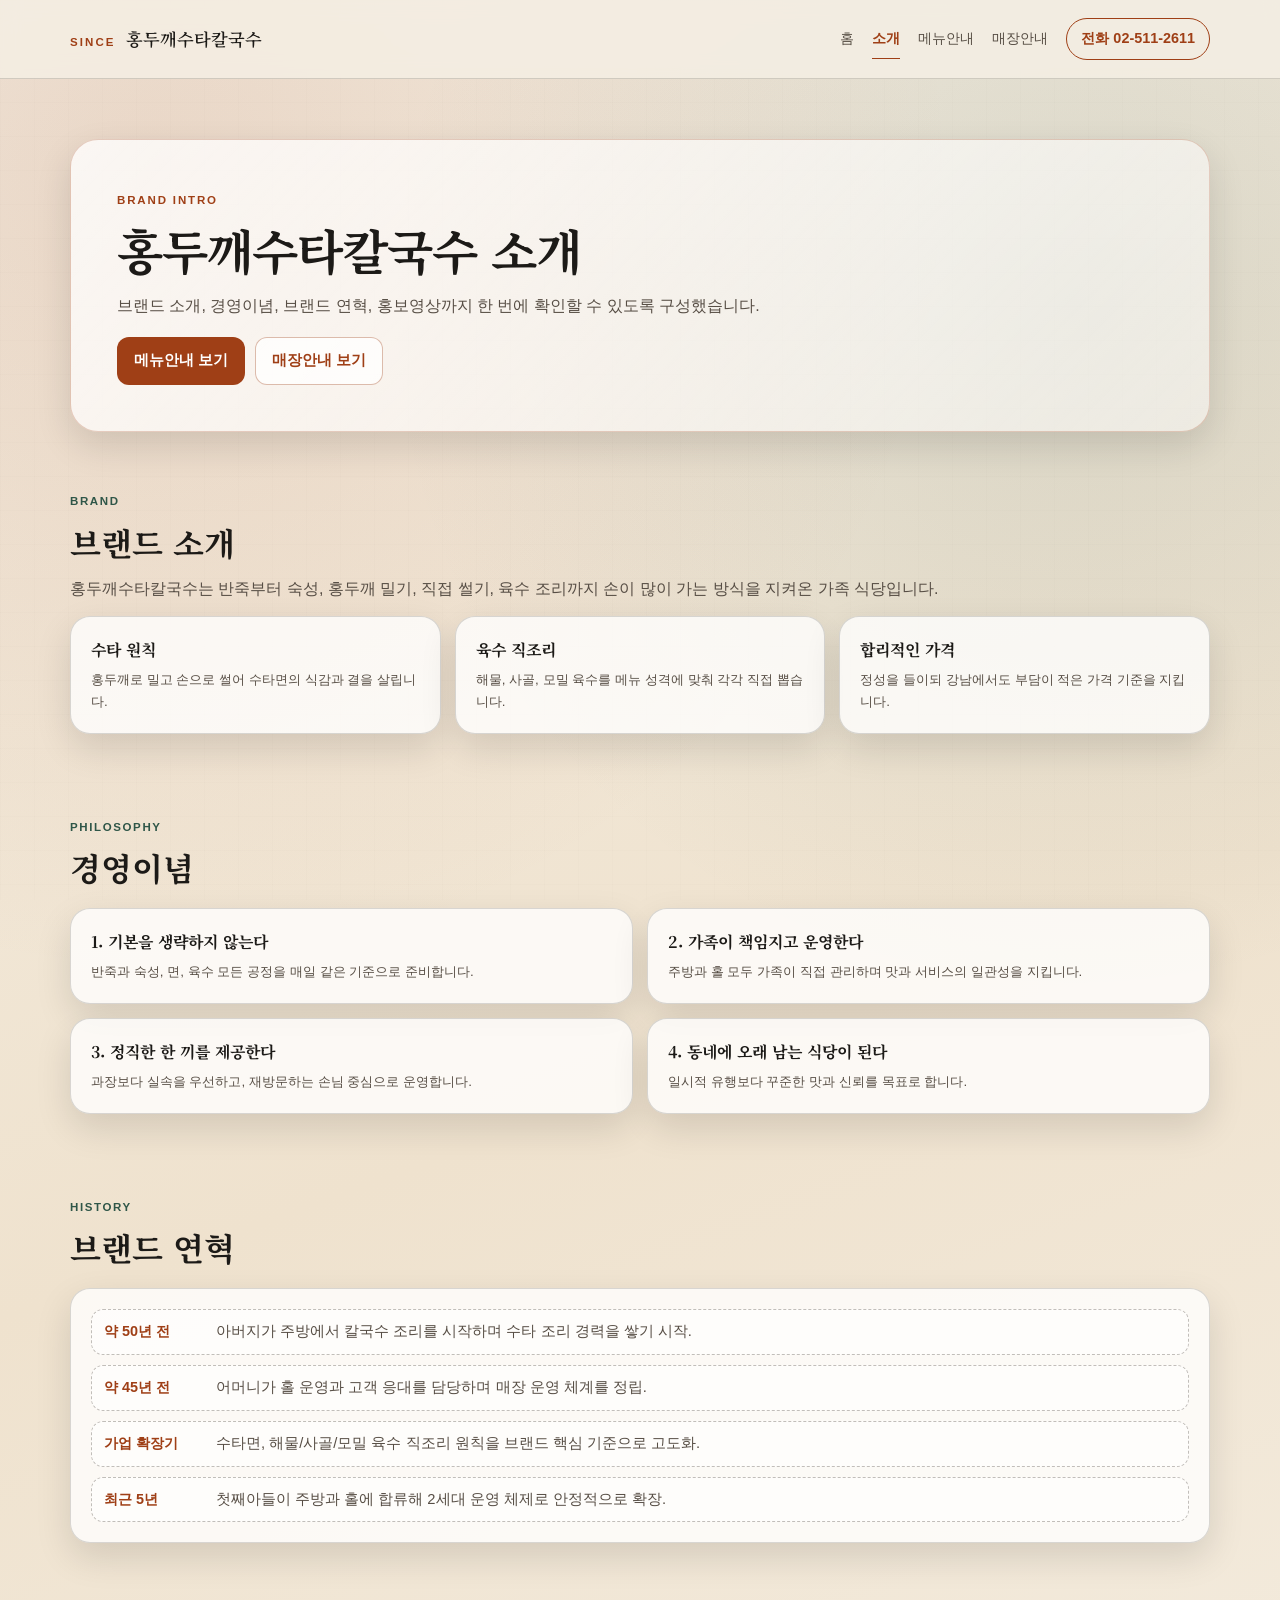
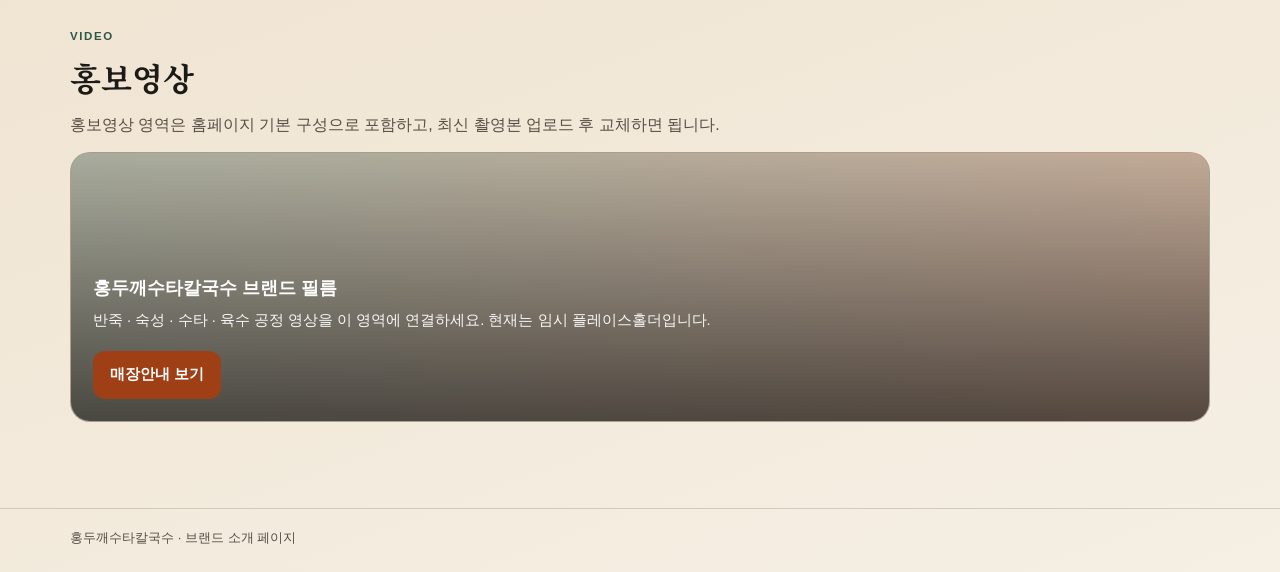
==== hongduggae-homepage/intro.html @ b697ec95 "Set up hongduggae homepage base on main branch" ====
<!DOCTYPE html>
<html lang="ko">
<head>
  <meta charset="UTF-8" />
  <meta name="viewport" content="width=device-width, initial-scale=1.0" />
  <title>홍두깨수타칼국수 소개 | 공식 홈페이지</title>
  <link rel="preconnect" href="https://fonts.googleapis.com" />
  <link rel="preconnect" href="https://fonts.gstatic.com" crossorigin />
  <link href="https://fonts.googleapis.com/css2?family=Noto+Serif+KR:wght@400;600;700&family=SUIT:wght@300;400;500;700&display=swap" rel="stylesheet" />
  <link rel="stylesheet" href="./assets/site.css" />
</head>
<body>
  <header class="header">
    <div class="container header-inner">
      <a class="logo" href="./index.html">
        <span class="logo-mark">SINCE</span>
        <span class="logo-text">홍두깨수타칼국수</span>
      </a>
      <nav class="nav">
        <a class="nav-link" href="./index.html">홈</a>
        <a class="nav-link current" href="./intro.html">소개</a>
        <a class="nav-link" href="./menu.html">메뉴안내</a>
        <a class="nav-link" href="./stores.html">매장안내</a>
        <a class="call-btn" href="tel:02-511-2611">전화 02-511-2611</a>
      </nav>
    </div>
  </header>

  <main>
    <section class="page-hero">
      <div class="container">
        <div class="hero-shell">
          <span class="hero-kicker">Brand Intro</span>
          <h1 class="hero-title">홍두깨수타칼국수 소개</h1>
          <p class="hero-copy">
            브랜드 소개, 경영이념, 브랜드 연혁, 홍보영상까지
            한 번에 확인할 수 있도록 구성했습니다.
          </p>
          <div class="cta-row">
            <a class="btn btn-primary" href="./menu.html">메뉴안내 보기</a>
            <a class="btn btn-ghost" href="./stores.html">매장안내 보기</a>
          </div>
        </div>
      </div>
    </section>

    <section class="section">
      <div class="container">
        <div class="section-head">
          <p class="section-tag">Brand</p>
          <h2 class="section-title">브랜드 소개</h2>
          <p class="section-copy">
            홍두깨수타칼국수는 반죽부터 숙성, 홍두깨 밀기, 직접 썰기, 육수 조리까지
            손이 많이 가는 방식을 지켜온 가족 식당입니다.
          </p>
        </div>
        <div class="grid-3">
          <article class="card card-pad">
            <h3 class="menu-name">수타 원칙</h3>
            <p class="menu-meta">홍두깨로 밀고 손으로 썰어 수타면의 식감과 결을 살립니다.</p>
          </article>
          <article class="card card-pad">
            <h3 class="menu-name">육수 직조리</h3>
            <p class="menu-meta">해물, 사골, 모밀 육수를 메뉴 성격에 맞춰 각각 직접 뽑습니다.</p>
          </article>
          <article class="card card-pad">
            <h3 class="menu-name">합리적인 가격</h3>
            <p class="menu-meta">정성을 들이되 강남에서도 부담이 적은 가격 기준을 지킵니다.</p>
          </article>
        </div>
      </div>
    </section>

    <section class="section">
      <div class="container">
        <div class="section-head">
          <p class="section-tag">Philosophy</p>
          <h2 class="section-title">경영이념</h2>
        </div>
        <div class="grid-2">
          <article class="card card-pad">
            <h3 class="menu-name">1. 기본을 생략하지 않는다</h3>
            <p class="menu-meta">반죽과 숙성, 면, 육수 모든 공정을 매일 같은 기준으로 준비합니다.</p>
          </article>
          <article class="card card-pad">
            <h3 class="menu-name">2. 가족이 책임지고 운영한다</h3>
            <p class="menu-meta">주방과 홀 모두 가족이 직접 관리하며 맛과 서비스의 일관성을 지킵니다.</p>
          </article>
          <article class="card card-pad">
            <h3 class="menu-name">3. 정직한 한 끼를 제공한다</h3>
            <p class="menu-meta">과장보다 실속을 우선하고, 재방문하는 손님 중심으로 운영합니다.</p>
          </article>
          <article class="card card-pad">
            <h3 class="menu-name">4. 동네에 오래 남는 식당이 된다</h3>
            <p class="menu-meta">일시적 유행보다 꾸준한 맛과 신뢰를 목표로 합니다.</p>
          </article>
        </div>
      </div>
    </section>

    <section class="section">
      <div class="container">
        <div class="section-head">
          <p class="section-tag">History</p>
          <h2 class="section-title">브랜드 연혁</h2>
        </div>
        <div class="card card-pad timeline">
          <div class="timeline-item">
            <p class="timeline-year">약 50년 전</p>
            <p class="timeline-desc">아버지가 주방에서 칼국수 조리를 시작하며 수타 조리 경력을 쌓기 시작.</p>
          </div>
          <div class="timeline-item">
            <p class="timeline-year">약 45년 전</p>
            <p class="timeline-desc">어머니가 홀 운영과 고객 응대를 담당하며 매장 운영 체계를 정립.</p>
          </div>
          <div class="timeline-item">
            <p class="timeline-year">가업 확장기</p>
            <p class="timeline-desc">수타면, 해물/사골/모밀 육수 직조리 원칙을 브랜드 핵심 기준으로 고도화.</p>
          </div>
          <div class="timeline-item">
            <p class="timeline-year">최근 5년</p>
            <p class="timeline-desc">첫째아들이 주방과 홀에 합류해 2세대 운영 체제로 안정적으로 확장.</p>
          </div>
        </div>
      </div>
    </section>

    <section class="section">
      <div class="container">
        <div class="section-head">
          <p class="section-tag">Video</p>
          <h2 class="section-title">홍보영상</h2>
          <p class="section-copy">홍보영상 영역은 홈페이지 기본 구성으로 포함하고, 최신 촬영본 업로드 후 교체하면 됩니다.</p>
        </div>
        <div class="video-box">
          <div class="video-layer">
            <strong>홍두깨수타칼국수 브랜드 필름</strong>
            <p>반죽 · 숙성 · 수타 · 육수 공정 영상을 이 영역에 연결하세요. 현재는 임시 플레이스홀더입니다.</p>
            <div class="cta-row">
              <a class="btn btn-primary" href="./stores.html">매장안내 보기</a>
            </div>
          </div>
        </div>
      </div>
    </section>
  </main>

  <footer class="footer">
    <div class="container">
      <p>홍두깨수타칼국수 · 브랜드 소개 페이지</p>
    </div>
  </footer>
</body>
</html>
---- hongduggae-homepage/assets/site.css ----
:root {
  --bg: #f5efe4;
  --bg-2: #efe2ce;
  --card: rgba(255, 255, 255, 0.78);
  --ink: #1c1a17;
  --ink-soft: #574e45;
  --brand: #9f3f16;
  --brand-2: #7b2f10;
  --line: rgba(28, 26, 23, 0.16);
  --green: #2f5648;
  --shadow: 0 14px 36px rgba(0, 0, 0, 0.12);
}

* {
  box-sizing: border-box;
  margin: 0;
  padding: 0;
}

html,
body {
  min-height: 100%;
}

body {
  font-family: "SUIT", "Noto Sans KR", sans-serif;
  color: var(--ink);
  background:
    radial-gradient(circle at 12% 8%, rgba(159, 63, 22, 0.13), transparent 35%),
    radial-gradient(circle at 84% 14%, rgba(47, 86, 72, 0.13), transparent 32%),
    linear-gradient(160deg, var(--bg) 0%, var(--bg-2) 50%, var(--bg) 100%);
  line-height: 1.62;
}

body::before {
  content: "";
  position: fixed;
  inset: 0;
  z-index: -1;
  opacity: 0.2;
  pointer-events: none;
  background-image:
    linear-gradient(rgba(28, 26, 23, 0.05) 1px, transparent 1px),
    linear-gradient(90deg, rgba(28, 26, 23, 0.05) 1px, transparent 1px);
  background-size: 34px 34px;
}

a {
  color: inherit;
  text-decoration: none;
}

.container {
  width: min(1140px, 92vw);
  margin: 0 auto;
}

.header {
  position: sticky;
  top: 0;
  z-index: 100;
  border-bottom: 1px solid var(--line);
  backdrop-filter: blur(10px);
  background: rgba(245, 239, 228, 0.84);
}

.header-inner {
  min-height: 78px;
  display: flex;
  align-items: center;
  justify-content: space-between;
  gap: 20px;
}

.logo {
  display: flex;
  align-items: baseline;
  gap: 10px;
}

.logo-mark {
  font-size: 0.72rem;
  letter-spacing: 0.18em;
  font-weight: 700;
  color: var(--brand);
}

.logo-text {
  font-family: "Noto Serif KR", serif;
  font-size: 1.08rem;
  font-weight: 600;
}

.nav {
  display: flex;
  gap: 18px;
  align-items: center;
  flex-wrap: wrap;
  justify-content: flex-end;
  font-size: 0.9rem;
  color: var(--ink-soft);
}

.nav-link {
  position: relative;
  padding: 8px 0;
}

.nav-link::after {
  content: "";
  position: absolute;
  left: 0;
  right: 0;
  bottom: 0;
  height: 1px;
  background: var(--brand);
  transform: scaleX(0);
  transform-origin: left;
  transition: transform 0.2s ease;
}

.nav-link:hover::after,
.nav-link.current::after {
  transform: scaleX(1);
}

.nav-link.current {
  color: var(--brand);
  font-weight: 700;
}

.call-btn {
  border: 1px solid var(--brand);
  color: var(--brand);
  padding: 8px 14px;
  border-radius: 999px;
  font-weight: 700;
  white-space: nowrap;
  transition: all 0.2s ease;
}

.call-btn:hover {
  background: var(--brand);
  color: #fff;
}

.page-hero {
  padding: 60px 0 32px;
}

.hero-shell {
  border: 1px solid rgba(159, 63, 22, 0.24);
  background: linear-gradient(135deg, rgba(255, 255, 255, 0.78), rgba(255, 255, 255, 0.48));
  border-radius: 28px;
  box-shadow: var(--shadow);
  padding: clamp(24px, 4vw, 46px);
}

.hero-kicker {
  display: inline-block;
  font-size: 0.72rem;
  letter-spacing: 0.16em;
  color: var(--brand);
  font-weight: 700;
  margin-bottom: 10px;
  text-transform: uppercase;
}

.hero-title {
  font-family: "Noto Serif KR", serif;
  font-size: clamp(1.8rem, 4.2vw, 3rem);
  line-height: 1.24;
  letter-spacing: -0.02em;
}

.hero-copy {
  color: var(--ink-soft);
  margin-top: 14px;
  max-width: 760px;
}

.badge-row {
  margin-top: 16px;
  display: grid;
  grid-template-columns: repeat(2, minmax(0, 1fr));
  gap: 10px;
  max-width: 760px;
}

.badge {
  border: 1px solid rgba(159, 63, 22, 0.24);
  background: rgba(255, 255, 255, 0.82);
  border-radius: 14px;
  padding: 10px 12px;
}

.badge strong {
  font-size: 0.74rem;
  display: block;
  color: var(--brand);
  margin-bottom: 4px;
  letter-spacing: 0.08em;
  text-transform: uppercase;
}

.badge span {
  font-size: 0.86rem;
  color: var(--ink-soft);
  font-weight: 600;
}

.cta-row {
  margin-top: 18px;
  display: flex;
  flex-wrap: wrap;
  gap: 10px;
}

.btn {
  border-radius: 12px;
  padding: 11px 16px;
  font-size: 0.92rem;
  font-weight: 700;
  border: 1px solid transparent;
}

.btn-primary {
  background: var(--brand);
  color: #fff;
}

.btn-ghost {
  border-color: rgba(159, 63, 22, 0.35);
  color: var(--brand);
  background: rgba(255, 255, 255, 0.76);
}

.section {
  padding: 28px 0 56px;
}

.section-head {
  margin-bottom: 14px;
}

.section-tag {
  font-size: 0.72rem;
  color: var(--green);
  letter-spacing: 0.14em;
  font-weight: 700;
  text-transform: uppercase;
}

.section-title {
  font-family: "Noto Serif KR", serif;
  font-size: clamp(1.35rem, 2.8vw, 2rem);
  margin-top: 6px;
}

.section-copy {
  margin-top: 8px;
  color: var(--ink-soft);
}

.card {
  border-radius: 20px;
  border: 1px solid var(--line);
  background: var(--card);
  box-shadow: var(--shadow);
}

.grid-2 {
  display: grid;
  grid-template-columns: 1fr 1fr;
  gap: 14px;
}

.grid-3 {
  display: grid;
  grid-template-columns: repeat(3, minmax(0, 1fr));
  gap: 14px;
}

.card-pad {
  padding: 20px;
}

.timeline {
  display: grid;
  gap: 10px;
}

.timeline-item {
  display: grid;
  grid-template-columns: 100px 1fr;
  gap: 12px;
  align-items: start;
  border: 1px dashed rgba(87, 78, 69, 0.36);
  background: rgba(255, 255, 255, 0.56);
  border-radius: 12px;
  padding: 10px 12px;
}

.timeline-year {
  color: var(--brand);
  font-size: 0.9rem;
  font-weight: 700;
}

.timeline-desc {
  color: var(--ink-soft);
  font-size: 0.92rem;
}

.video-box {
  overflow: hidden;
  min-height: 270px;
  position: relative;
  background:
    linear-gradient(140deg, rgba(47, 86, 72, 0.3), rgba(159, 63, 22, 0.3)),
    url("https://ldb-phinf.pstatic.net/20221111_238/1668169446781n7I05_JPEG/20221111_095115.jpg") center/cover no-repeat;
  border-radius: 20px;
  border: 1px solid var(--line);
}

.video-layer {
  position: absolute;
  inset: 0;
  display: flex;
  flex-direction: column;
  justify-content: flex-end;
  padding: 22px;
  background: linear-gradient(180deg, rgba(0, 0, 0, 0.08), rgba(0, 0, 0, 0.62));
  color: #fff;
}

.video-layer strong {
  font-size: 1.12rem;
}

.video-layer p {
  margin-top: 6px;
  font-size: 0.92rem;
  opacity: 0.94;
}

.menu-grid {
  display: grid;
  grid-template-columns: repeat(4, minmax(0, 1fr));
  gap: 14px;
}

.menu-card {
  overflow: hidden;
  border-radius: 18px;
  border: 1px solid var(--line);
  background: rgba(255, 255, 255, 0.82);
  box-shadow: var(--shadow);
}

.menu-thumb {
  width: 100%;
  aspect-ratio: 1 / 0.76;
  object-fit: cover;
}

.menu-body {
  padding: 12px;
}

.menu-name {
  font-family: "Noto Serif KR", serif;
  font-size: 1rem;
}

.menu-meta {
  margin-top: 6px;
  color: var(--ink-soft);
  font-size: 0.84rem;
}

.store-grid {
  display: grid;
  grid-template-columns: 1fr 1fr;
  gap: 14px;
}

.store-card {
  border-radius: 20px;
  border: 1px solid var(--line);
  background: rgba(255, 255, 255, 0.82);
  box-shadow: var(--shadow);
  padding: 18px;
}

.store-name {
  font-family: "Noto Serif KR", serif;
  font-size: 1.3rem;
}

.store-note {
  margin-top: 6px;
  color: var(--ink-soft);
  font-size: 0.9rem;
}

.store-list {
  margin-top: 12px;
  display: grid;
  gap: 8px;
}

.store-list p {
  color: var(--ink-soft);
  font-size: 0.92rem;
}

.source-note {
  margin-top: 12px;
  color: #6d6357;
  font-size: 0.82rem;
}

.footer {
  border-top: 1px solid var(--line);
  margin-top: 30px;
  padding: 18px 0 24px;
  font-size: 0.83rem;
  color: var(--ink-soft);
}

@media (max-width: 1050px) {
  .grid-2,
  .grid-3,
  .store-grid {
    grid-template-columns: 1fr;
  }

  .menu-grid {
    grid-template-columns: repeat(3, minmax(0, 1fr));
  }
}

@media (max-width: 760px) {
  .header-inner {
    flex-direction: column;
    justify-content: center;
    padding: 10px 0;
  }

  .nav {
    justify-content: center;
  }

  .badge-row {
    grid-template-columns: 1fr;
  }

  .menu-grid {
    grid-template-columns: repeat(2, minmax(0, 1fr));
  }
}

@media (max-width: 520px) {
  .menu-grid {
    grid-template-columns: 1fr;
  }

  .btn {
    width: 100%;
    text-align: center;
  }
}
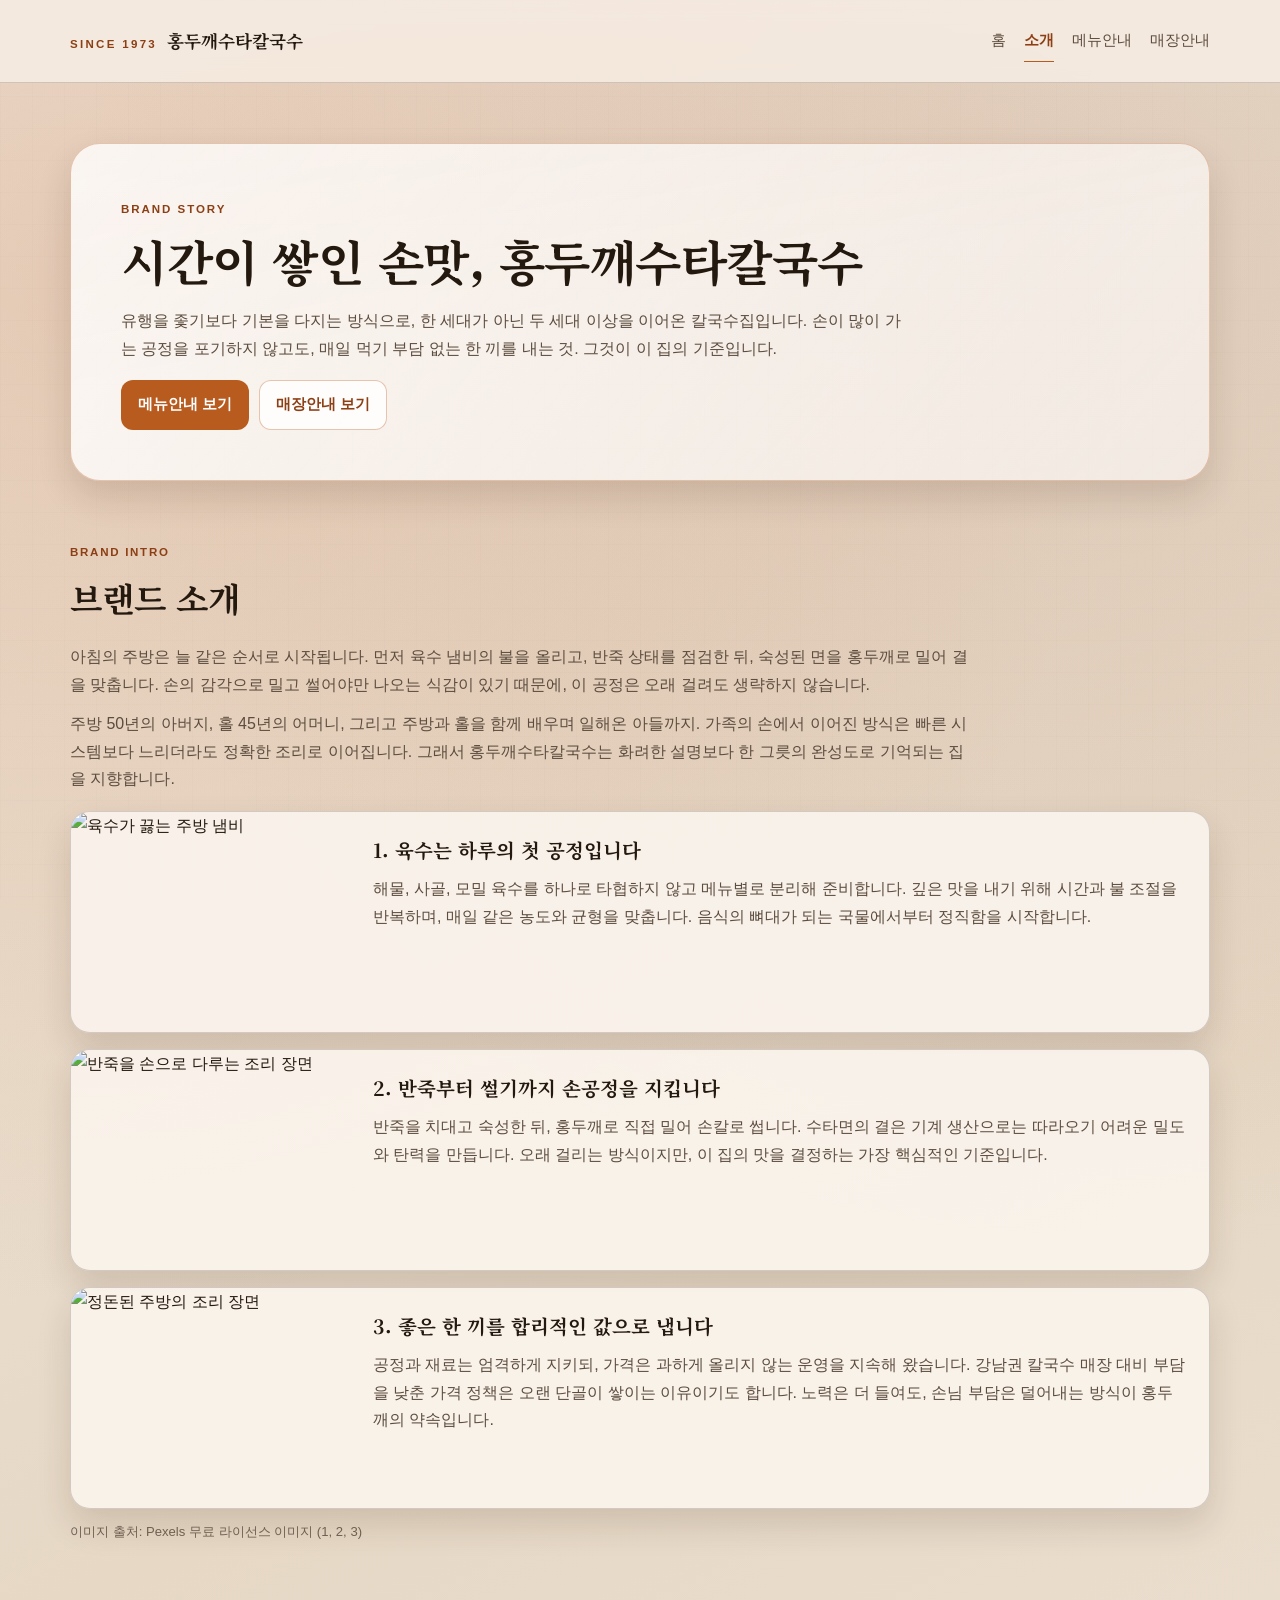
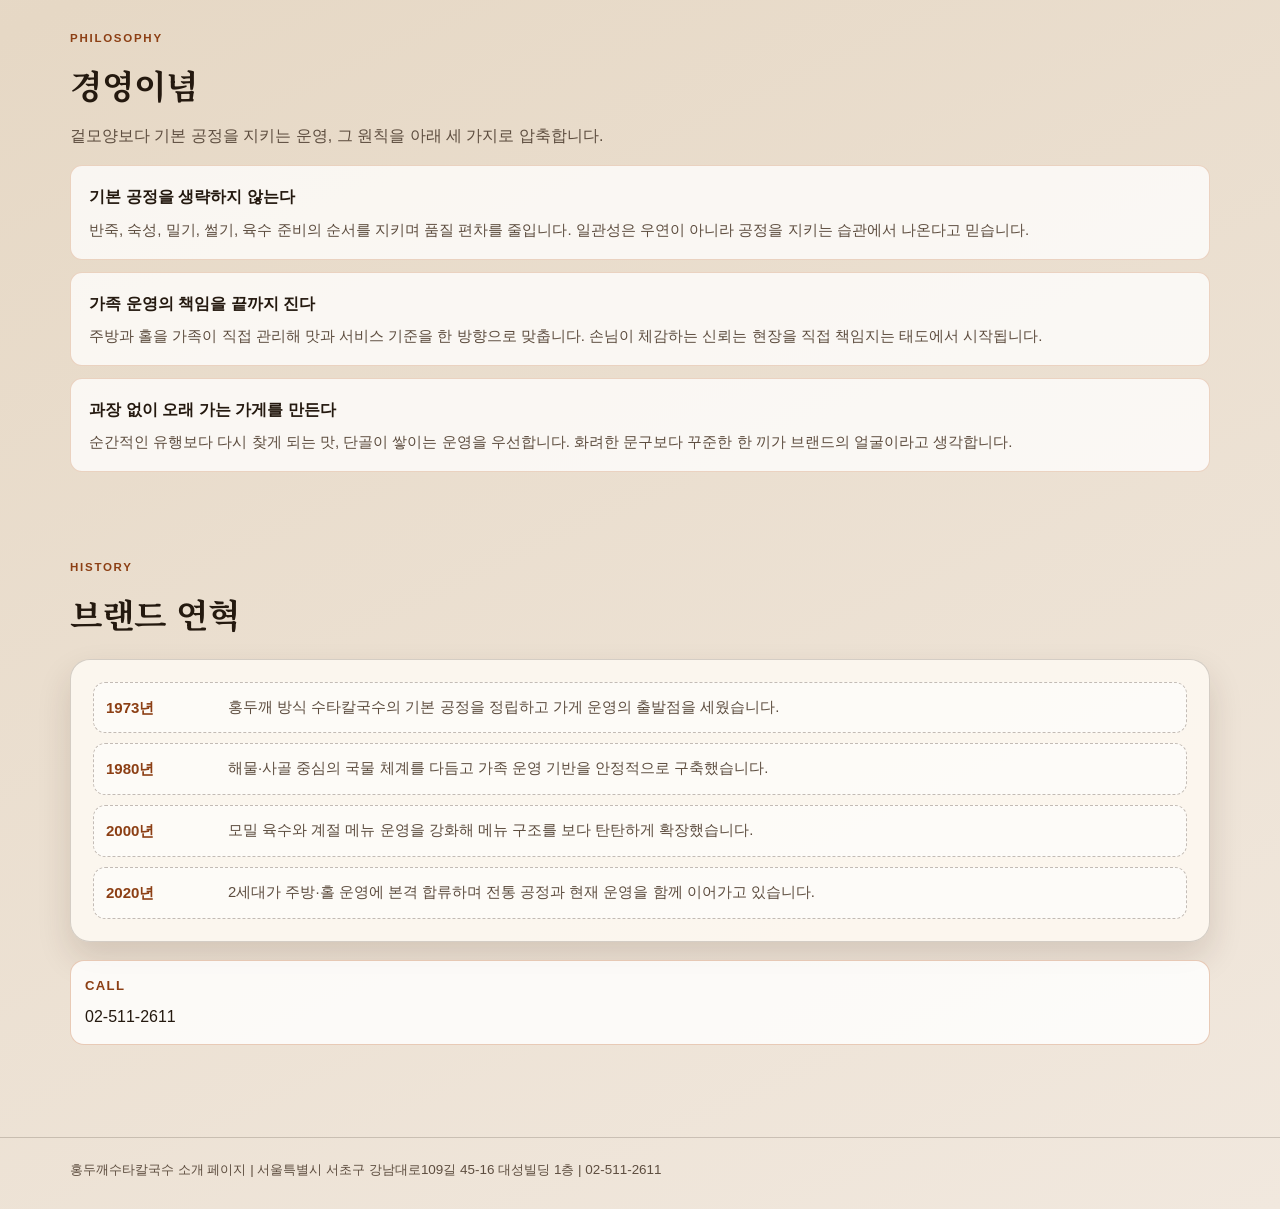
==== commit f720a1d9: "Refine brand tone and rebuild intro storytelling layout" ====
--- a/hongduggae-homepage/intro.html
+++ b/hongduggae-homepage/intro.html
@@ -3,7 +3,7 @@
 <head>
   <meta charset="UTF-8" />
   <meta name="viewport" content="width=device-width, initial-scale=1.0" />
-  <title>홍두깨수타칼국수 소개 | 공식 홈페이지</title>
+  <title>소개 | 홍두깨수타칼국수</title>
   <link rel="preconnect" href="https://fonts.googleapis.com" />
   <link rel="preconnect" href="https://fonts.gstatic.com" crossorigin />
   <link href="https://fonts.googleapis.com/css2?family=Noto+Serif+KR:wght@400;600;700&family=SUIT:wght@300;400;500;700&display=swap" rel="stylesheet" />
@@ -13,7 +13,7 @@
   <header class="header">
     <div class="container header-inner">
       <a class="logo" href="./index.html">
-        <span class="logo-mark">SINCE</span>
+        <span class="logo-mark">SINCE 1973</span>
         <span class="logo-text">홍두깨수타칼국수</span>
       </a>
       <nav class="nav">
@@ -21,7 +21,6 @@
         <a class="nav-link current" href="./intro.html">소개</a>
         <a class="nav-link" href="./menu.html">메뉴안내</a>
         <a class="nav-link" href="./stores.html">매장안내</a>
-        <a class="call-btn" href="tel:02-511-2611">전화 02-511-2611</a>
       </nav>
     </div>
   </header>
@@ -30,11 +29,11 @@
     <section class="page-hero">
       <div class="container">
         <div class="hero-shell">
-          <span class="hero-kicker">Brand Intro</span>
-          <h1 class="hero-title">홍두깨수타칼국수 소개</h1>
+          <span class="hero-kicker">Brand Story</span>
+          <h1 class="hero-title">시간이 쌓인 손맛, 홍두깨수타칼국수</h1>
           <p class="hero-copy">
-            브랜드 소개, 경영이념, 브랜드 연혁, 홍보영상까지
-            한 번에 확인할 수 있도록 구성했습니다.
+            유행을 좇기보다 기본을 다지는 방식으로, 한 세대가 아닌 두 세대 이상을 이어온 칼국수집입니다.
+            손이 많이 가는 공정을 포기하지 않고도, 매일 먹기 부담 없는 한 끼를 내는 것. 그것이 이 집의 기준입니다.
           </p>
           <div class="cta-row">
             <a class="btn btn-primary" href="./menu.html">메뉴안내 보기</a>
@@ -47,27 +46,66 @@
     <section class="section">
       <div class="container">
         <div class="section-head">
-          <p class="section-tag">Brand</p>
+          <p class="section-tag">Brand Intro</p>
           <h2 class="section-title">브랜드 소개</h2>
-          <p class="section-copy">
-            홍두깨수타칼국수는 반죽부터 숙성, 홍두깨 밀기, 직접 썰기, 육수 조리까지
-            손이 많이 가는 방식을 지켜온 가족 식당입니다.
+        </div>
+        <div class="story-intro">
+          <p>
+            아침의 주방은 늘 같은 순서로 시작됩니다. 먼저 육수 냄비의 불을 올리고, 반죽 상태를 점검한 뒤,
+            숙성된 면을 홍두깨로 밀어 결을 맞춥니다. 손의 감각으로 밀고 썰어야만 나오는 식감이 있기 때문에,
+            이 공정은 오래 걸려도 생략하지 않습니다.
+          </p>
+          <p>
+            주방 50년의 아버지, 홀 45년의 어머니, 그리고 주방과 홀을 함께 배우며 일해온 아들까지.
+            가족의 손에서 이어진 방식은 빠른 시스템보다 느리더라도 정확한 조리로 이어집니다.
+            그래서 홍두깨수타칼국수는 화려한 설명보다 한 그릇의 완성도로 기억되는 집을 지향합니다.
           </p>
         </div>
-        <div class="grid-3">
-          <article class="card card-pad">
-            <h3 class="menu-name">수타 원칙</h3>
-            <p class="menu-meta">홍두깨로 밀고 손으로 썰어 수타면의 식감과 결을 살립니다.</p>
+
+        <div class="story-stack">
+          <article class="story-item">
+            <img class="story-media" src="https://images.pexels.com/photos/15622966/pexels-photo-15622966.jpeg?auto=compress&cs=tinysrgb&w=1600" alt="육수가 끓는 주방 냄비" />
+            <div class="story-body">
+              <h3>1. 육수는 하루의 첫 공정입니다</h3>
+              <p>
+                해물, 사골, 모밀 육수를 하나로 타협하지 않고 메뉴별로 분리해 준비합니다.
+                깊은 맛을 내기 위해 시간과 불 조절을 반복하며, 매일 같은 농도와 균형을 맞춥니다.
+                음식의 뼈대가 되는 국물에서부터 정직함을 시작합니다.
+              </p>
+            </div>
           </article>
-          <article class="card card-pad">
-            <h3 class="menu-name">육수 직조리</h3>
-            <p class="menu-meta">해물, 사골, 모밀 육수를 메뉴 성격에 맞춰 각각 직접 뽑습니다.</p>
+
+          <article class="story-item">
+            <img class="story-media" src="https://images.pexels.com/photos/10048679/pexels-photo-10048679.jpeg?auto=compress&cs=tinysrgb&w=1600" alt="반죽을 손으로 다루는 조리 장면" />
+            <div class="story-body">
+              <h3>2. 반죽부터 썰기까지 손공정을 지킵니다</h3>
+              <p>
+                반죽을 치대고 숙성한 뒤, 홍두깨로 직접 밀어 손칼로 썹니다.
+                수타면의 결은 기계 생산으로는 따라오기 어려운 밀도와 탄력을 만듭니다.
+                오래 걸리는 방식이지만, 이 집의 맛을 결정하는 가장 핵심적인 기준입니다.
+              </p>
+            </div>
           </article>
-          <article class="card card-pad">
-            <h3 class="menu-name">합리적인 가격</h3>
-            <p class="menu-meta">정성을 들이되 강남에서도 부담이 적은 가격 기준을 지킵니다.</p>
+
+          <article class="story-item">
+            <img class="story-media" src="https://images.pexels.com/photos/6716750/pexels-photo-6716750.jpeg?auto=compress&cs=tinysrgb&w=1600" alt="정돈된 주방의 조리 장면" />
+            <div class="story-body">
+              <h3>3. 좋은 한 끼를 합리적인 값으로 냅니다</h3>
+              <p>
+                공정과 재료는 엄격하게 지키되, 가격은 과하게 올리지 않는 운영을 지속해 왔습니다.
+                강남권 칼국수 매장 대비 부담을 낮춘 가격 정책은 오랜 단골이 쌓이는 이유이기도 합니다.
+                노력은 더 들여도, 손님 부담은 덜어내는 방식이 홍두깨의 약속입니다.
+              </p>
+            </div>
           </article>
         </div>
+
+        <p class="source-note">
+          이미지 출처: Pexels 무료 라이선스 이미지
+          (<a href="https://www.pexels.com/photo/delicious-soup-in-metal-pot-on-table-in-restaurant-15622966/" target="_blank" rel="noreferrer">1</a>,
+          <a href="https://www.pexels.com/photo/close-up-shot-of-dough-10048679/" target="_blank" rel="noreferrer">2</a>,
+          <a href="https://www.pexels.com/photo/person-cooking-food-6716750/" target="_blank" rel="noreferrer">3</a>)
+        </p>
       </div>
     </section>
 
@@ -76,23 +114,29 @@
         <div class="section-head">
           <p class="section-tag">Philosophy</p>
           <h2 class="section-title">경영이념</h2>
+          <p class="section-copy">겉모양보다 기본 공정을 지키는 운영, 그 원칙을 아래 세 가지로 압축합니다.</p>
         </div>
-        <div class="grid-2">
-          <article class="card card-pad">
-            <h3 class="menu-name">1. 기본을 생략하지 않는다</h3>
-            <p class="menu-meta">반죽과 숙성, 면, 육수 모든 공정을 매일 같은 기준으로 준비합니다.</p>
+        <div class="philosophy-stack">
+          <article class="philosophy-item">
+            <h3>기본 공정을 생략하지 않는다</h3>
+            <p>
+              반죽, 숙성, 밀기, 썰기, 육수 준비의 순서를 지키며 품질 편차를 줄입니다.
+              일관성은 우연이 아니라 공정을 지키는 습관에서 나온다고 믿습니다.
+            </p>
           </article>
-          <article class="card card-pad">
-            <h3 class="menu-name">2. 가족이 책임지고 운영한다</h3>
-            <p class="menu-meta">주방과 홀 모두 가족이 직접 관리하며 맛과 서비스의 일관성을 지킵니다.</p>
+          <article class="philosophy-item">
+            <h3>가족 운영의 책임을 끝까지 진다</h3>
+            <p>
+              주방과 홀을 가족이 직접 관리해 맛과 서비스 기준을 한 방향으로 맞춥니다.
+              손님이 체감하는 신뢰는 현장을 직접 책임지는 태도에서 시작됩니다.
+            </p>
           </article>
-          <article class="card card-pad">
-            <h3 class="menu-name">3. 정직한 한 끼를 제공한다</h3>
-            <p class="menu-meta">과장보다 실속을 우선하고, 재방문하는 손님 중심으로 운영합니다.</p>
-          </article>
-          <article class="card card-pad">
-            <h3 class="menu-name">4. 동네에 오래 남는 식당이 된다</h3>
-            <p class="menu-meta">일시적 유행보다 꾸준한 맛과 신뢰를 목표로 합니다.</p>
+          <article class="philosophy-item">
+            <h3>과장 없이 오래 가는 가게를 만든다</h3>
+            <p>
+              순간적인 유행보다 다시 찾게 되는 맛, 단골이 쌓이는 운영을 우선합니다.
+              화려한 문구보다 꾸준한 한 끼가 브랜드의 얼굴이라고 생각합니다.
+            </p>
           </article>
         </div>
       </div>
@@ -106,40 +150,26 @@
         </div>
         <div class="card card-pad timeline">
           <div class="timeline-item">
-            <p class="timeline-year">약 50년 전</p>
-            <p class="timeline-desc">아버지가 주방에서 칼국수 조리를 시작하며 수타 조리 경력을 쌓기 시작.</p>
+            <p class="timeline-year">1973년</p>
+            <p class="timeline-desc">홍두깨 방식 수타칼국수의 기본 공정을 정립하고 가게 운영의 출발점을 세웠습니다.</p>
           </div>
           <div class="timeline-item">
-            <p class="timeline-year">약 45년 전</p>
-            <p class="timeline-desc">어머니가 홀 운영과 고객 응대를 담당하며 매장 운영 체계를 정립.</p>
+            <p class="timeline-year">1980년</p>
+            <p class="timeline-desc">해물·사골 중심의 국물 체계를 다듬고 가족 운영 기반을 안정적으로 구축했습니다.</p>
           </div>
           <div class="timeline-item">
-            <p class="timeline-year">가업 확장기</p>
-            <p class="timeline-desc">수타면, 해물/사골/모밀 육수 직조리 원칙을 브랜드 핵심 기준으로 고도화.</p>
+            <p class="timeline-year">2000년</p>
+            <p class="timeline-desc">모밀 육수와 계절 메뉴 운영을 강화해 메뉴 구조를 보다 탄탄하게 확장했습니다.</p>
           </div>
           <div class="timeline-item">
-            <p class="timeline-year">최근 5년</p>
-            <p class="timeline-desc">첫째아들이 주방과 홀에 합류해 2세대 운영 체제로 안정적으로 확장.</p>
+            <p class="timeline-year">2020년</p>
+            <p class="timeline-desc">2세대가 주방·홀 운영에 본격 합류하며 전통 공정과 현재 운영을 함께 이어가고 있습니다.</p>
           </div>
         </div>
-      </div>
-    </section>
 
-    <section class="section">
-      <div class="container">
-        <div class="section-head">
-          <p class="section-tag">Video</p>
-          <h2 class="section-title">홍보영상</h2>
-          <p class="section-copy">홍보영상 영역은 홈페이지 기본 구성으로 포함하고, 최신 촬영본 업로드 후 교체하면 됩니다.</p>
-        </div>
-        <div class="video-box">
-          <div class="video-layer">
-            <strong>홍두깨수타칼국수 브랜드 필름</strong>
-            <p>반죽 · 숙성 · 수타 · 육수 공정 영상을 이 영역에 연결하세요. 현재는 임시 플레이스홀더입니다.</p>
-            <div class="cta-row">
-              <a class="btn btn-primary" href="./stores.html">매장안내 보기</a>
-            </div>
-          </div>
+        <div class="contact-panel">
+          <strong>Call</strong>
+          <p>02-511-2611</p>
         </div>
       </div>
     </section>
@@ -147,7 +177,7 @@
 
   <footer class="footer">
     <div class="container">
-      <p>홍두깨수타칼국수 · 브랜드 소개 페이지</p>
+      <p>홍두깨수타칼국수 소개 페이지 | 서울특별시 서초구 강남대로109길 45-16 대성빌딩 1층 | 02-511-2611</p>
     </div>
   </footer>
 </body>
--- a/hongduggae-homepage/assets/site.css
+++ b/hongduggae-homepage/assets/site.css
@@ -1,14 +1,14 @@
 :root {
-  --bg: #f5efe4;
-  --bg-2: #efe2ce;
-  --card: rgba(255, 255, 255, 0.78);
-  --ink: #1c1a17;
-  --ink-soft: #574e45;
-  --brand: #9f3f16;
-  --brand-2: #7b2f10;
-  --line: rgba(28, 26, 23, 0.16);
-  --green: #2f5648;
-  --shadow: 0 14px 36px rgba(0, 0, 0, 0.12);
+  --bg: #f1e8de;
+  --bg-2: #e6d8c5;
+  --paper: rgba(250, 244, 236, 0.93);
+  --card: rgba(252, 247, 240, 0.95);
+  --ink: #24190f;
+  --ink-soft: #5d4d3f;
+  --brand: #b85b1f;
+  --brand-deep: #8c3f14;
+  --line: rgba(36, 25, 15, 0.18);
+  --shadow: 0 16px 34px rgba(55, 30, 14, 0.14);
 }
 
 * {
@@ -25,11 +25,11 @@
 body {
   font-family: "SUIT", "Noto Sans KR", sans-serif;
   color: var(--ink);
+  line-height: 1.72;
   background:
-    radial-gradient(circle at 12% 8%, rgba(159, 63, 22, 0.13), transparent 35%),
-    radial-gradient(circle at 84% 14%, rgba(47, 86, 72, 0.13), transparent 32%),
-    linear-gradient(160deg, var(--bg) 0%, var(--bg-2) 50%, var(--bg) 100%);
-  line-height: 1.62;
+    radial-gradient(circle at 8% 10%, rgba(184, 91, 31, 0.2), transparent 37%),
+    radial-gradient(circle at 83% 9%, rgba(140, 63, 20, 0.14), transparent 36%),
+    linear-gradient(155deg, var(--bg) 0%, var(--bg-2) 48%, var(--bg) 100%);
 }
 
 body::before {
@@ -37,12 +37,12 @@
   position: fixed;
   inset: 0;
   z-index: -1;
-  opacity: 0.2;
+  opacity: 0.14;
   pointer-events: none;
   background-image:
-    linear-gradient(rgba(28, 26, 23, 0.05) 1px, transparent 1px),
-    linear-gradient(90deg, rgba(28, 26, 23, 0.05) 1px, transparent 1px);
-  background-size: 34px 34px;
+    linear-gradient(rgba(36, 25, 15, 0.08) 1px, transparent 1px),
+    linear-gradient(90deg, rgba(36, 25, 15, 0.08) 1px, transparent 1px);
+  background-size: 32px 32px;
 }
 
 a {
@@ -61,15 +61,15 @@
   z-index: 100;
   border-bottom: 1px solid var(--line);
   backdrop-filter: blur(10px);
-  background: rgba(245, 239, 228, 0.84);
+  background: rgba(245, 236, 225, 0.9);
 }
 
 .header-inner {
-  min-height: 78px;
+  min-height: 82px;
   display: flex;
   align-items: center;
   justify-content: space-between;
-  gap: 20px;
+  gap: 24px;
 }
 
 .logo {
@@ -80,24 +80,24 @@
 
 .logo-mark {
   font-size: 0.72rem;
-  letter-spacing: 0.18em;
-  font-weight: 700;
-  color: var(--brand);
+  letter-spacing: 0.2em;
+  font-weight: 700;
+  color: var(--brand-deep);
 }
 
 .logo-text {
   font-family: "Noto Serif KR", serif;
-  font-size: 1.08rem;
-  font-weight: 600;
+  font-size: 1.1rem;
+  font-weight: 700;
 }
 
 .nav {
   display: flex;
+  align-items: center;
   gap: 18px;
-  align-items: center;
   flex-wrap: wrap;
   justify-content: flex-end;
-  font-size: 0.9rem;
+  font-size: 0.92rem;
   color: var(--ink-soft);
 }
 
@@ -125,18 +125,19 @@
 }
 
 .nav-link.current {
-  color: var(--brand);
+  color: var(--brand-deep);
   font-weight: 700;
 }
 
 .call-btn {
   border: 1px solid var(--brand);
-  color: var(--brand);
+  color: var(--brand-deep);
   padding: 8px 14px;
   border-radius: 999px;
   font-weight: 700;
   white-space: nowrap;
   transition: all 0.2s ease;
+  background: rgba(255, 255, 255, 0.64);
 }
 
 .call-btn:hover {
@@ -145,22 +146,24 @@
 }
 
 .page-hero {
-  padding: 60px 0 32px;
+  padding: 60px 0 34px;
 }
 
 .hero-shell {
-  border: 1px solid rgba(159, 63, 22, 0.24);
-  background: linear-gradient(135deg, rgba(255, 255, 255, 0.78), rgba(255, 255, 255, 0.48));
-  border-radius: 28px;
+  border: 1px solid rgba(184, 91, 31, 0.32);
+  border-radius: 30px;
   box-shadow: var(--shadow);
-  padding: clamp(24px, 4vw, 46px);
+  background:
+    linear-gradient(130deg, rgba(255, 255, 255, 0.84), rgba(255, 255, 255, 0.58)),
+    linear-gradient(170deg, rgba(184, 91, 31, 0.12), transparent 48%);
+  padding: clamp(26px, 4vw, 50px);
 }
 
 .hero-kicker {
   display: inline-block;
   font-size: 0.72rem;
-  letter-spacing: 0.16em;
-  color: var(--brand);
+  letter-spacing: 0.17em;
+  color: var(--brand-deep);
   font-weight: 700;
   margin-bottom: 10px;
   text-transform: uppercase;
@@ -168,44 +171,44 @@
 
 .hero-title {
   font-family: "Noto Serif KR", serif;
-  font-size: clamp(1.8rem, 4.2vw, 3rem);
-  line-height: 1.24;
-  letter-spacing: -0.02em;
+  font-size: clamp(1.8rem, 4.3vw, 3rem);
+  line-height: 1.3;
+  letter-spacing: -0.01em;
 }
 
 .hero-copy {
   color: var(--ink-soft);
-  margin-top: 14px;
-  max-width: 760px;
+  margin-top: 15px;
+  max-width: 780px;
 }
 
 .badge-row {
   margin-top: 16px;
   display: grid;
   grid-template-columns: repeat(2, minmax(0, 1fr));
-  gap: 10px;
-  max-width: 760px;
+  gap: 12px;
+  max-width: 860px;
 }
 
 .badge {
-  border: 1px solid rgba(159, 63, 22, 0.24);
-  background: rgba(255, 255, 255, 0.82);
+  border: 1px solid rgba(184, 91, 31, 0.24);
+  background: rgba(255, 255, 255, 0.84);
   border-radius: 14px;
-  padding: 10px 12px;
+  padding: 12px;
 }
 
 .badge strong {
+  display: block;
   font-size: 0.74rem;
-  display: block;
-  color: var(--brand);
+  color: var(--brand-deep);
+  letter-spacing: 0.1em;
+  text-transform: uppercase;
   margin-bottom: 4px;
-  letter-spacing: 0.08em;
-  text-transform: uppercase;
 }
 
 .badge span {
-  font-size: 0.86rem;
-  color: var(--ink-soft);
+  color: var(--ink-soft);
+  font-size: 0.88rem;
   font-weight: 600;
 }
 
@@ -229,32 +232,40 @@
   color: #fff;
 }
 
+.btn-primary:hover {
+  background: var(--brand-deep);
+}
+
 .btn-ghost {
-  border-color: rgba(159, 63, 22, 0.35);
-  color: var(--brand);
-  background: rgba(255, 255, 255, 0.76);
+  border-color: rgba(184, 91, 31, 0.35);
+  color: var(--brand-deep);
+  background: rgba(255, 255, 255, 0.82);
+}
+
+.btn-ghost:hover {
+  border-color: var(--brand-deep);
 }
 
 .section {
-  padding: 28px 0 56px;
+  padding: 28px 0 58px;
 }
 
 .section-head {
-  margin-bottom: 14px;
+  margin-bottom: 16px;
 }
 
 .section-tag {
   font-size: 0.72rem;
-  color: var(--green);
-  letter-spacing: 0.14em;
+  color: var(--brand-deep);
+  letter-spacing: 0.15em;
   font-weight: 700;
   text-transform: uppercase;
 }
 
 .section-title {
   font-family: "Noto Serif KR", serif;
-  font-size: clamp(1.35rem, 2.8vw, 2rem);
-  margin-top: 6px;
+  font-size: clamp(1.4rem, 2.8vw, 2.1rem);
+  margin-top: 7px;
 }
 
 .section-copy {
@@ -269,6 +280,10 @@
   box-shadow: var(--shadow);
 }
 
+.card-pad {
+  padding: 22px;
+}
+
 .grid-2 {
   display: grid;
   grid-template-columns: 1fr 1fr;
@@ -281,8 +296,73 @@
   gap: 14px;
 }
 
-.card-pad {
-  padding: 20px;
+.story-intro {
+  margin-bottom: 18px;
+  max-width: 900px;
+}
+
+.story-intro p {
+  color: var(--ink-soft);
+  margin-bottom: 12px;
+}
+
+.story-stack {
+  display: grid;
+  gap: 16px;
+}
+
+.story-item {
+  border-radius: 20px;
+  border: 1px solid var(--line);
+  background: var(--paper);
+  box-shadow: var(--shadow);
+  overflow: hidden;
+  display: grid;
+  grid-template-columns: 280px 1fr;
+}
+
+.story-media {
+  width: 100%;
+  height: 100%;
+  min-height: 220px;
+  object-fit: cover;
+}
+
+.story-body {
+  padding: 22px;
+}
+
+.story-body h3 {
+  font-family: "Noto Serif KR", serif;
+  font-size: 1.22rem;
+  margin-bottom: 8px;
+}
+
+.story-body p {
+  color: var(--ink-soft);
+}
+
+.philosophy-stack {
+  display: grid;
+  gap: 12px;
+}
+
+.philosophy-item {
+  border-left: 4px solid var(--brand);
+  background: rgba(255, 255, 255, 0.76);
+  border-radius: 12px;
+  padding: 16px 16px 16px 18px;
+  border: 1px solid rgba(184, 91, 31, 0.24);
+}
+
+.philosophy-item h3 {
+  font-size: 1.03rem;
+  margin-bottom: 6px;
+}
+
+.philosophy-item p {
+  color: var(--ink-soft);
+  font-size: 0.94rem;
 }
 
 .timeline {
@@ -292,56 +372,24 @@
 
 .timeline-item {
   display: grid;
-  grid-template-columns: 100px 1fr;
+  grid-template-columns: 110px 1fr;
   gap: 12px;
   align-items: start;
-  border: 1px dashed rgba(87, 78, 69, 0.36);
-  background: rgba(255, 255, 255, 0.56);
+  border: 1px dashed rgba(93, 77, 63, 0.36);
+  background: rgba(255, 255, 255, 0.58);
   border-radius: 12px;
-  padding: 10px 12px;
+  padding: 12px;
 }
 
 .timeline-year {
-  color: var(--brand);
-  font-size: 0.9rem;
+  color: var(--brand-deep);
+  font-size: 0.94rem;
   font-weight: 700;
 }
 
 .timeline-desc {
   color: var(--ink-soft);
-  font-size: 0.92rem;
-}
-
-.video-box {
-  overflow: hidden;
-  min-height: 270px;
-  position: relative;
-  background:
-    linear-gradient(140deg, rgba(47, 86, 72, 0.3), rgba(159, 63, 22, 0.3)),
-    url("https://ldb-phinf.pstatic.net/20221111_238/1668169446781n7I05_JPEG/20221111_095115.jpg") center/cover no-repeat;
-  border-radius: 20px;
-  border: 1px solid var(--line);
-}
-
-.video-layer {
-  position: absolute;
-  inset: 0;
-  display: flex;
-  flex-direction: column;
-  justify-content: flex-end;
-  padding: 22px;
-  background: linear-gradient(180deg, rgba(0, 0, 0, 0.08), rgba(0, 0, 0, 0.62));
-  color: #fff;
-}
-
-.video-layer strong {
-  font-size: 1.12rem;
-}
-
-.video-layer p {
-  margin-top: 6px;
-  font-size: 0.92rem;
-  opacity: 0.94;
+  font-size: 0.93rem;
 }
 
 .menu-grid {
@@ -354,7 +402,7 @@
   overflow: hidden;
   border-radius: 18px;
   border: 1px solid var(--line);
-  background: rgba(255, 255, 255, 0.82);
+  background: rgba(255, 255, 255, 0.84);
   box-shadow: var(--shadow);
 }
 
@@ -370,13 +418,13 @@
 
 .menu-name {
   font-family: "Noto Serif KR", serif;
-  font-size: 1rem;
+  font-size: 1.01rem;
 }
 
 .menu-meta {
   margin-top: 6px;
   color: var(--ink-soft);
-  font-size: 0.84rem;
+  font-size: 0.86rem;
 }
 
 .store-grid {
@@ -388,14 +436,14 @@
 .store-card {
   border-radius: 20px;
   border: 1px solid var(--line);
-  background: rgba(255, 255, 255, 0.82);
+  background: rgba(255, 255, 255, 0.84);
   box-shadow: var(--shadow);
   padding: 18px;
 }
 
 .store-name {
   font-family: "Noto Serif KR", serif;
-  font-size: 1.3rem;
+  font-size: 1.28rem;
 }
 
 .store-note {
@@ -415,21 +463,38 @@
   font-size: 0.92rem;
 }
 
+.contact-panel {
+  margin-top: 18px;
+  border: 1px solid rgba(184, 91, 31, 0.3);
+  background: rgba(255, 255, 255, 0.82);
+  border-radius: 14px;
+  padding: 14px;
+}
+
+.contact-panel strong {
+  display: block;
+  color: var(--brand-deep);
+  font-size: 0.82rem;
+  letter-spacing: 0.1em;
+  text-transform: uppercase;
+  margin-bottom: 5px;
+}
+
 .source-note {
   margin-top: 12px;
-  color: #6d6357;
+  color: #6f5f4f;
   font-size: 0.82rem;
 }
 
 .footer {
   border-top: 1px solid var(--line);
-  margin-top: 30px;
-  padding: 18px 0 24px;
-  font-size: 0.83rem;
-  color: var(--ink-soft);
-}
-
-@media (max-width: 1050px) {
+  margin-top: 34px;
+  padding: 20px 0 28px;
+  font-size: 0.84rem;
+  color: var(--ink-soft);
+}
+
+@media (max-width: 1080px) {
   .grid-2,
   .grid-3,
   .store-grid {
@@ -438,6 +503,12 @@
 
   .menu-grid {
     grid-template-columns: repeat(3, minmax(0, 1fr));
+  }
+}
+
+@media (max-width: 860px) {
+  .story-item {
+    grid-template-columns: 1fr;
   }
 }
 
@@ -459,6 +530,11 @@
   .menu-grid {
     grid-template-columns: repeat(2, minmax(0, 1fr));
   }
+
+  .timeline-item {
+    grid-template-columns: 1fr;
+    gap: 6px;
+  }
 }
 
 @media (max-width: 520px) {
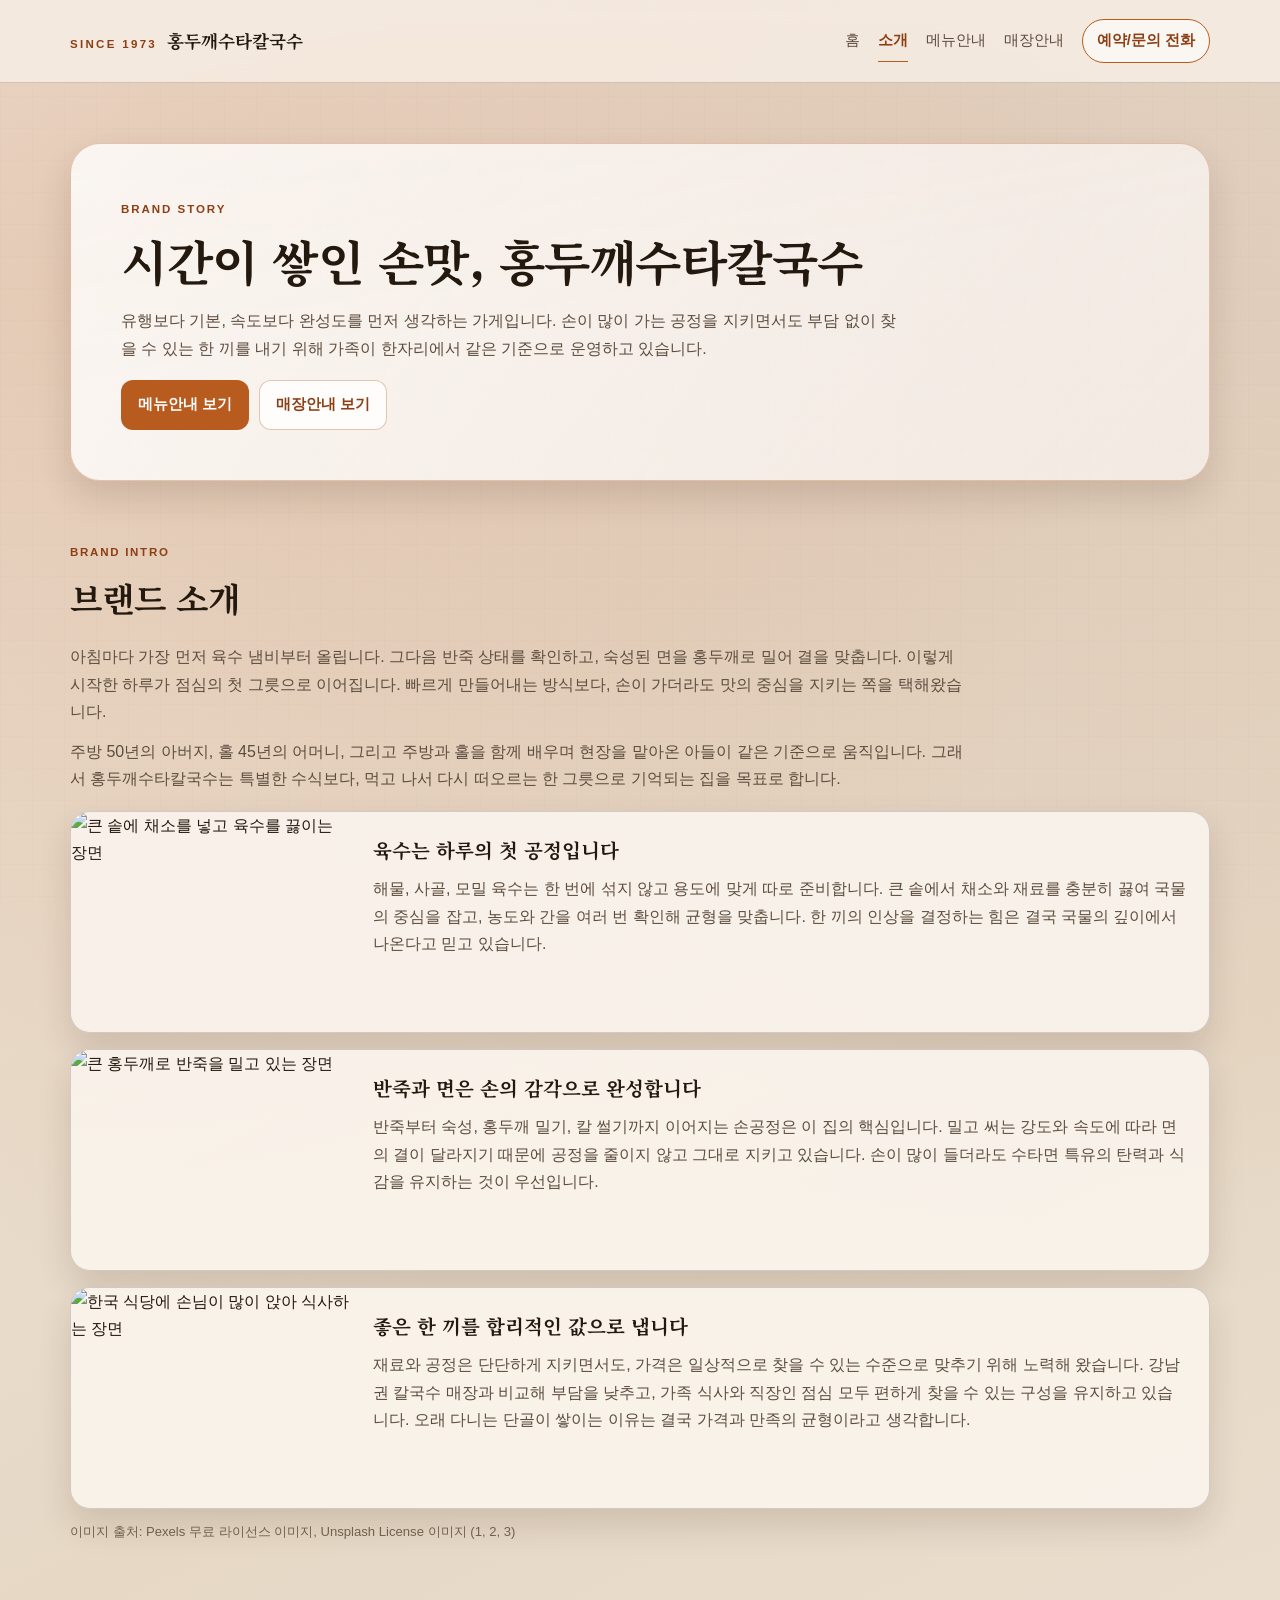
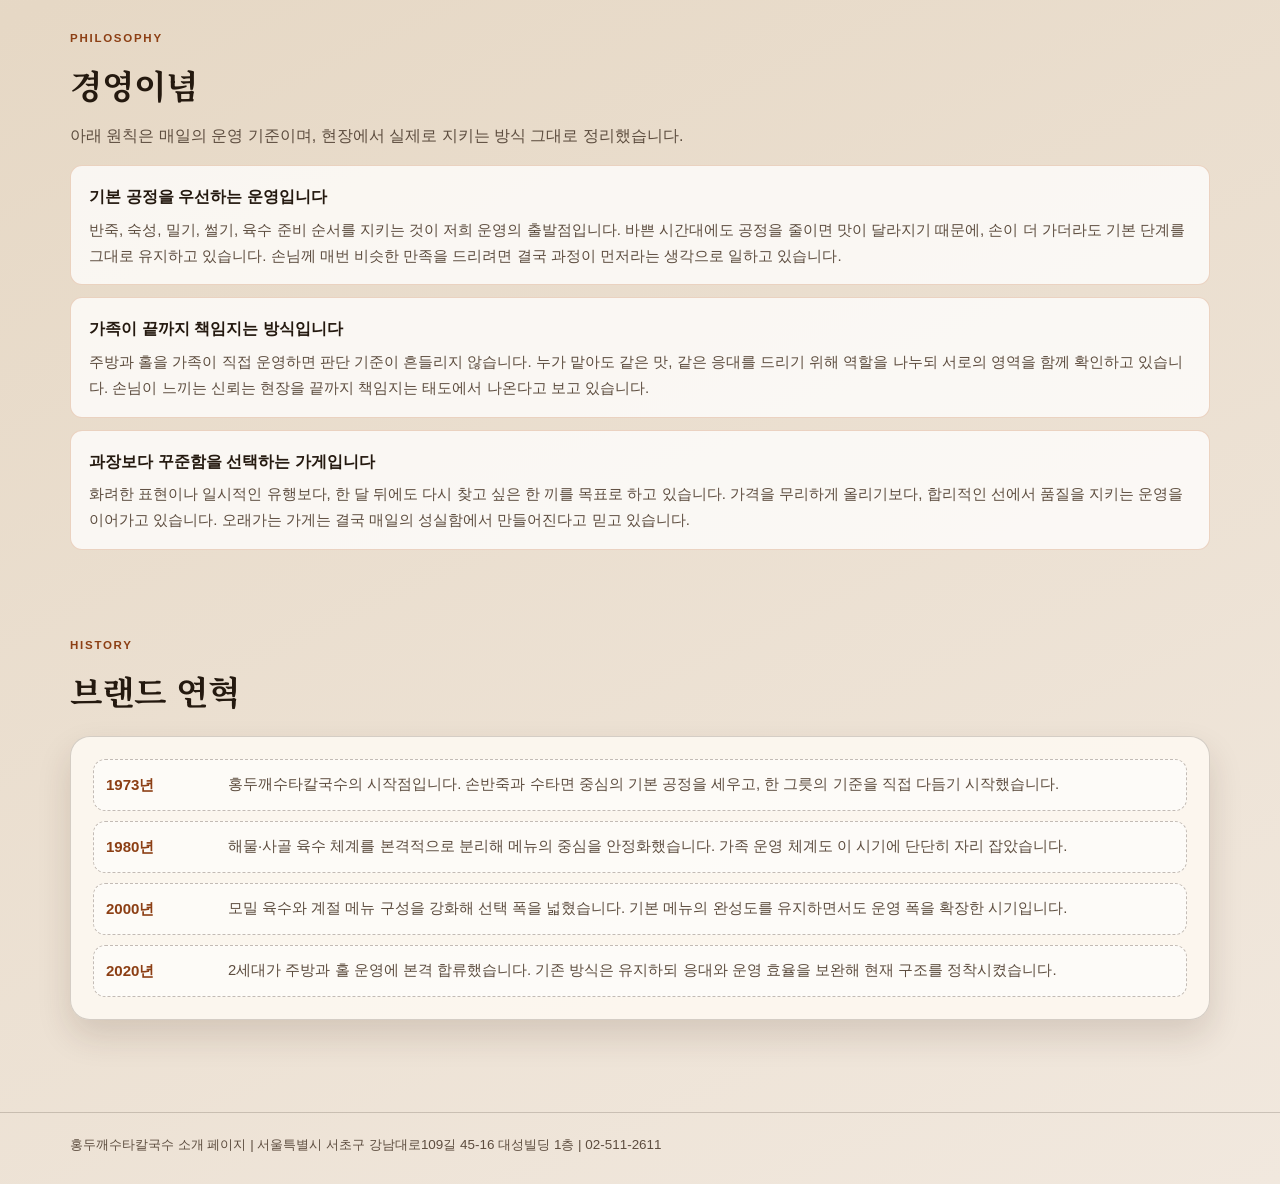
==== commit 8ce7f216: "Update intro copy and reorganize menu photo archives" ====
--- a/hongduggae-homepage/intro.html
+++ b/hongduggae-homepage/intro.html
@@ -21,6 +21,7 @@
         <a class="nav-link current" href="./intro.html">소개</a>
         <a class="nav-link" href="./menu.html">메뉴안내</a>
         <a class="nav-link" href="./stores.html">매장안내</a>
+        <a class="call-btn" href="tel:02-511-2611">예약/문의 전화</a>
       </nav>
     </div>
   </header>
@@ -32,8 +33,9 @@
           <span class="hero-kicker">Brand Story</span>
           <h1 class="hero-title">시간이 쌓인 손맛, 홍두깨수타칼국수</h1>
           <p class="hero-copy">
-            유행을 좇기보다 기본을 다지는 방식으로, 한 세대가 아닌 두 세대 이상을 이어온 칼국수집입니다.
-            손이 많이 가는 공정을 포기하지 않고도, 매일 먹기 부담 없는 한 끼를 내는 것. 그것이 이 집의 기준입니다.
+            유행보다 기본, 속도보다 완성도를 먼저 생각하는 가게입니다.
+            손이 많이 가는 공정을 지키면서도 부담 없이 찾을 수 있는 한 끼를 내기 위해
+            가족이 한자리에서 같은 기준으로 운영하고 있습니다.
           </p>
           <div class="cta-row">
             <a class="btn btn-primary" href="./menu.html">메뉴안내 보기</a>
@@ -51,60 +53,58 @@
         </div>
         <div class="story-intro">
           <p>
-            아침의 주방은 늘 같은 순서로 시작됩니다. 먼저 육수 냄비의 불을 올리고, 반죽 상태를 점검한 뒤,
-            숙성된 면을 홍두깨로 밀어 결을 맞춥니다. 손의 감각으로 밀고 썰어야만 나오는 식감이 있기 때문에,
-            이 공정은 오래 걸려도 생략하지 않습니다.
+            아침마다 가장 먼저 육수 냄비부터 올립니다. 그다음 반죽 상태를 확인하고, 숙성된 면을 홍두깨로 밀어 결을 맞춥니다.
+            이렇게 시작한 하루가 점심의 첫 그릇으로 이어집니다. 빠르게 만들어내는 방식보다, 손이 가더라도 맛의 중심을 지키는 쪽을 택해왔습니다.
           </p>
           <p>
-            주방 50년의 아버지, 홀 45년의 어머니, 그리고 주방과 홀을 함께 배우며 일해온 아들까지.
-            가족의 손에서 이어진 방식은 빠른 시스템보다 느리더라도 정확한 조리로 이어집니다.
-            그래서 홍두깨수타칼국수는 화려한 설명보다 한 그릇의 완성도로 기억되는 집을 지향합니다.
+            주방 50년의 아버지, 홀 45년의 어머니, 그리고 주방과 홀을 함께 배우며 현장을 맡아온 아들이 같은 기준으로 움직입니다.
+            그래서 홍두깨수타칼국수는 특별한 수식보다, 먹고 나서 다시 떠오르는 한 그릇으로 기억되는 집을 목표로 합니다.
           </p>
         </div>
 
         <div class="story-stack">
           <article class="story-item">
-            <img class="story-media" src="https://images.pexels.com/photos/15622966/pexels-photo-15622966.jpeg?auto=compress&cs=tinysrgb&w=1600" alt="육수가 끓는 주방 냄비" />
+            <img class="story-media" src="https://images.pexels.com/photos/20443725/pexels-photo-20443725.jpeg?auto=compress&cs=tinysrgb&w=1600" alt="큰 솥에 채소를 넣고 육수를 끓이는 장면" />
             <div class="story-body">
-              <h3>1. 육수는 하루의 첫 공정입니다</h3>
+              <h3>육수는 하루의 첫 공정입니다</h3>
               <p>
-                해물, 사골, 모밀 육수를 하나로 타협하지 않고 메뉴별로 분리해 준비합니다.
-                깊은 맛을 내기 위해 시간과 불 조절을 반복하며, 매일 같은 농도와 균형을 맞춥니다.
-                음식의 뼈대가 되는 국물에서부터 정직함을 시작합니다.
+                해물, 사골, 모밀 육수는 한 번에 섞지 않고 용도에 맞게 따로 준비합니다.
+                큰 솥에서 채소와 재료를 충분히 끓여 국물의 중심을 잡고, 농도와 간을 여러 번 확인해 균형을 맞춥니다.
+                한 끼의 인상을 결정하는 힘은 결국 국물의 깊이에서 나온다고 믿고 있습니다.
               </p>
             </div>
           </article>
 
           <article class="story-item">
-            <img class="story-media" src="https://images.pexels.com/photos/10048679/pexels-photo-10048679.jpeg?auto=compress&cs=tinysrgb&w=1600" alt="반죽을 손으로 다루는 조리 장면" />
+            <img class="story-media" src="https://images.pexels.com/photos/35327909/pexels-photo-35327909.jpeg?auto=compress&cs=tinysrgb&w=1600" alt="큰 홍두깨로 반죽을 밀고 있는 장면" />
             <div class="story-body">
-              <h3>2. 반죽부터 썰기까지 손공정을 지킵니다</h3>
+              <h3>반죽과 면은 손의 감각으로 완성합니다</h3>
               <p>
-                반죽을 치대고 숙성한 뒤, 홍두깨로 직접 밀어 손칼로 썹니다.
-                수타면의 결은 기계 생산으로는 따라오기 어려운 밀도와 탄력을 만듭니다.
-                오래 걸리는 방식이지만, 이 집의 맛을 결정하는 가장 핵심적인 기준입니다.
+                반죽부터 숙성, 홍두깨 밀기, 칼 썰기까지 이어지는 손공정은 이 집의 핵심입니다.
+                밀고 써는 강도와 속도에 따라 면의 결이 달라지기 때문에 공정을 줄이지 않고 그대로 지키고 있습니다.
+                손이 많이 들더라도 수타면 특유의 탄력과 식감을 유지하는 것이 우선입니다.
               </p>
             </div>
           </article>
 
           <article class="story-item">
-            <img class="story-media" src="https://images.pexels.com/photos/6716750/pexels-photo-6716750.jpeg?auto=compress&cs=tinysrgb&w=1600" alt="정돈된 주방의 조리 장면" />
+            <img class="story-media" src="https://images.unsplash.com/photo-1741533911359-943221043128?auto=format&fit=crop&fm=jpg&q=80&w=1600" alt="한국 식당에 손님이 많이 앉아 식사하는 장면" />
             <div class="story-body">
-              <h3>3. 좋은 한 끼를 합리적인 값으로 냅니다</h3>
+              <h3>좋은 한 끼를 합리적인 값으로 냅니다</h3>
               <p>
-                공정과 재료는 엄격하게 지키되, 가격은 과하게 올리지 않는 운영을 지속해 왔습니다.
-                강남권 칼국수 매장 대비 부담을 낮춘 가격 정책은 오랜 단골이 쌓이는 이유이기도 합니다.
-                노력은 더 들여도, 손님 부담은 덜어내는 방식이 홍두깨의 약속입니다.
+                재료와 공정은 단단하게 지키면서도, 가격은 일상적으로 찾을 수 있는 수준으로 맞추기 위해 노력해 왔습니다.
+                강남권 칼국수 매장과 비교해 부담을 낮추고, 가족 식사와 직장인 점심 모두 편하게 찾을 수 있는 구성을 유지하고 있습니다.
+                오래 다니는 단골이 쌓이는 이유는 결국 가격과 만족의 균형이라고 생각합니다.
               </p>
             </div>
           </article>
         </div>
 
         <p class="source-note">
-          이미지 출처: Pexels 무료 라이선스 이미지
-          (<a href="https://www.pexels.com/photo/delicious-soup-in-metal-pot-on-table-in-restaurant-15622966/" target="_blank" rel="noreferrer">1</a>,
-          <a href="https://www.pexels.com/photo/close-up-shot-of-dough-10048679/" target="_blank" rel="noreferrer">2</a>,
-          <a href="https://www.pexels.com/photo/person-cooking-food-6716750/" target="_blank" rel="noreferrer">3</a>)
+          이미지 출처: Pexels 무료 라이선스 이미지, Unsplash License 이미지
+          (<a href="https://www.pexels.com/photo/vegetables-in-pot-20443725/" target="_blank" rel="noreferrer">1</a>,
+          <a href="https://www.pexels.com/photo/close-up-of-a-person-preparing-dough-with-a-rolling-pin-35327909/" target="_blank" rel="noreferrer">2</a>,
+          <a href="https://unsplash.com/photos/a-nighttime-restaurant-in-seoul-W-x8CMC6BPU" target="_blank" rel="noreferrer">3</a>)
         </p>
       </div>
     </section>
@@ -114,28 +114,31 @@
         <div class="section-head">
           <p class="section-tag">Philosophy</p>
           <h2 class="section-title">경영이념</h2>
-          <p class="section-copy">겉모양보다 기본 공정을 지키는 운영, 그 원칙을 아래 세 가지로 압축합니다.</p>
+          <p class="section-copy">아래 원칙은 매일의 운영 기준이며, 현장에서 실제로 지키는 방식 그대로 정리했습니다.</p>
         </div>
         <div class="philosophy-stack">
           <article class="philosophy-item">
-            <h3>기본 공정을 생략하지 않는다</h3>
+            <h3>기본 공정을 우선하는 운영입니다</h3>
             <p>
-              반죽, 숙성, 밀기, 썰기, 육수 준비의 순서를 지키며 품질 편차를 줄입니다.
-              일관성은 우연이 아니라 공정을 지키는 습관에서 나온다고 믿습니다.
+              반죽, 숙성, 밀기, 썰기, 육수 준비 순서를 지키는 것이 저희 운영의 출발점입니다.
+              바쁜 시간대에도 공정을 줄이면 맛이 달라지기 때문에, 손이 더 가더라도 기본 단계를 그대로 유지하고 있습니다.
+              손님께 매번 비슷한 만족을 드리려면 결국 과정이 먼저라는 생각으로 일하고 있습니다.
             </p>
           </article>
           <article class="philosophy-item">
-            <h3>가족 운영의 책임을 끝까지 진다</h3>
+            <h3>가족이 끝까지 책임지는 방식입니다</h3>
             <p>
-              주방과 홀을 가족이 직접 관리해 맛과 서비스 기준을 한 방향으로 맞춥니다.
-              손님이 체감하는 신뢰는 현장을 직접 책임지는 태도에서 시작됩니다.
+              주방과 홀을 가족이 직접 운영하면 판단 기준이 흔들리지 않습니다.
+              누가 맡아도 같은 맛, 같은 응대를 드리기 위해 역할을 나누되 서로의 영역을 함께 확인하고 있습니다.
+              손님이 느끼는 신뢰는 현장을 끝까지 책임지는 태도에서 나온다고 보고 있습니다.
             </p>
           </article>
           <article class="philosophy-item">
-            <h3>과장 없이 오래 가는 가게를 만든다</h3>
+            <h3>과장보다 꾸준함을 선택하는 가게입니다</h3>
             <p>
-              순간적인 유행보다 다시 찾게 되는 맛, 단골이 쌓이는 운영을 우선합니다.
-              화려한 문구보다 꾸준한 한 끼가 브랜드의 얼굴이라고 생각합니다.
+              화려한 표현이나 일시적인 유행보다, 한 달 뒤에도 다시 찾고 싶은 한 끼를 목표로 하고 있습니다.
+              가격을 무리하게 올리기보다, 합리적인 선에서 품질을 지키는 운영을 이어가고 있습니다.
+              오래가는 가게는 결국 매일의 성실함에서 만들어진다고 믿고 있습니다.
             </p>
           </article>
         </div>
@@ -151,25 +154,20 @@
         <div class="card card-pad timeline">
           <div class="timeline-item">
             <p class="timeline-year">1973년</p>
-            <p class="timeline-desc">홍두깨 방식 수타칼국수의 기본 공정을 정립하고 가게 운영의 출발점을 세웠습니다.</p>
+            <p class="timeline-desc">홍두깨수타칼국수의 시작점입니다. 손반죽과 수타면 중심의 기본 공정을 세우고, 한 그릇의 기준을 직접 다듬기 시작했습니다.</p>
           </div>
           <div class="timeline-item">
             <p class="timeline-year">1980년</p>
-            <p class="timeline-desc">해물·사골 중심의 국물 체계를 다듬고 가족 운영 기반을 안정적으로 구축했습니다.</p>
+            <p class="timeline-desc">해물·사골 육수 체계를 본격적으로 분리해 메뉴의 중심을 안정화했습니다. 가족 운영 체계도 이 시기에 단단히 자리 잡았습니다.</p>
           </div>
           <div class="timeline-item">
             <p class="timeline-year">2000년</p>
-            <p class="timeline-desc">모밀 육수와 계절 메뉴 운영을 강화해 메뉴 구조를 보다 탄탄하게 확장했습니다.</p>
+            <p class="timeline-desc">모밀 육수와 계절 메뉴 구성을 강화해 선택 폭을 넓혔습니다. 기본 메뉴의 완성도를 유지하면서도 운영 폭을 확장한 시기입니다.</p>
           </div>
           <div class="timeline-item">
             <p class="timeline-year">2020년</p>
-            <p class="timeline-desc">2세대가 주방·홀 운영에 본격 합류하며 전통 공정과 현재 운영을 함께 이어가고 있습니다.</p>
+            <p class="timeline-desc">2세대가 주방과 홀 운영에 본격 합류했습니다. 기존 방식은 유지하되 응대와 운영 효율을 보완해 현재 구조를 정착시켰습니다.</p>
           </div>
-        </div>
-
-        <div class="contact-panel">
-          <strong>Call</strong>
-          <p>02-511-2611</p>
         </div>
       </div>
     </section>
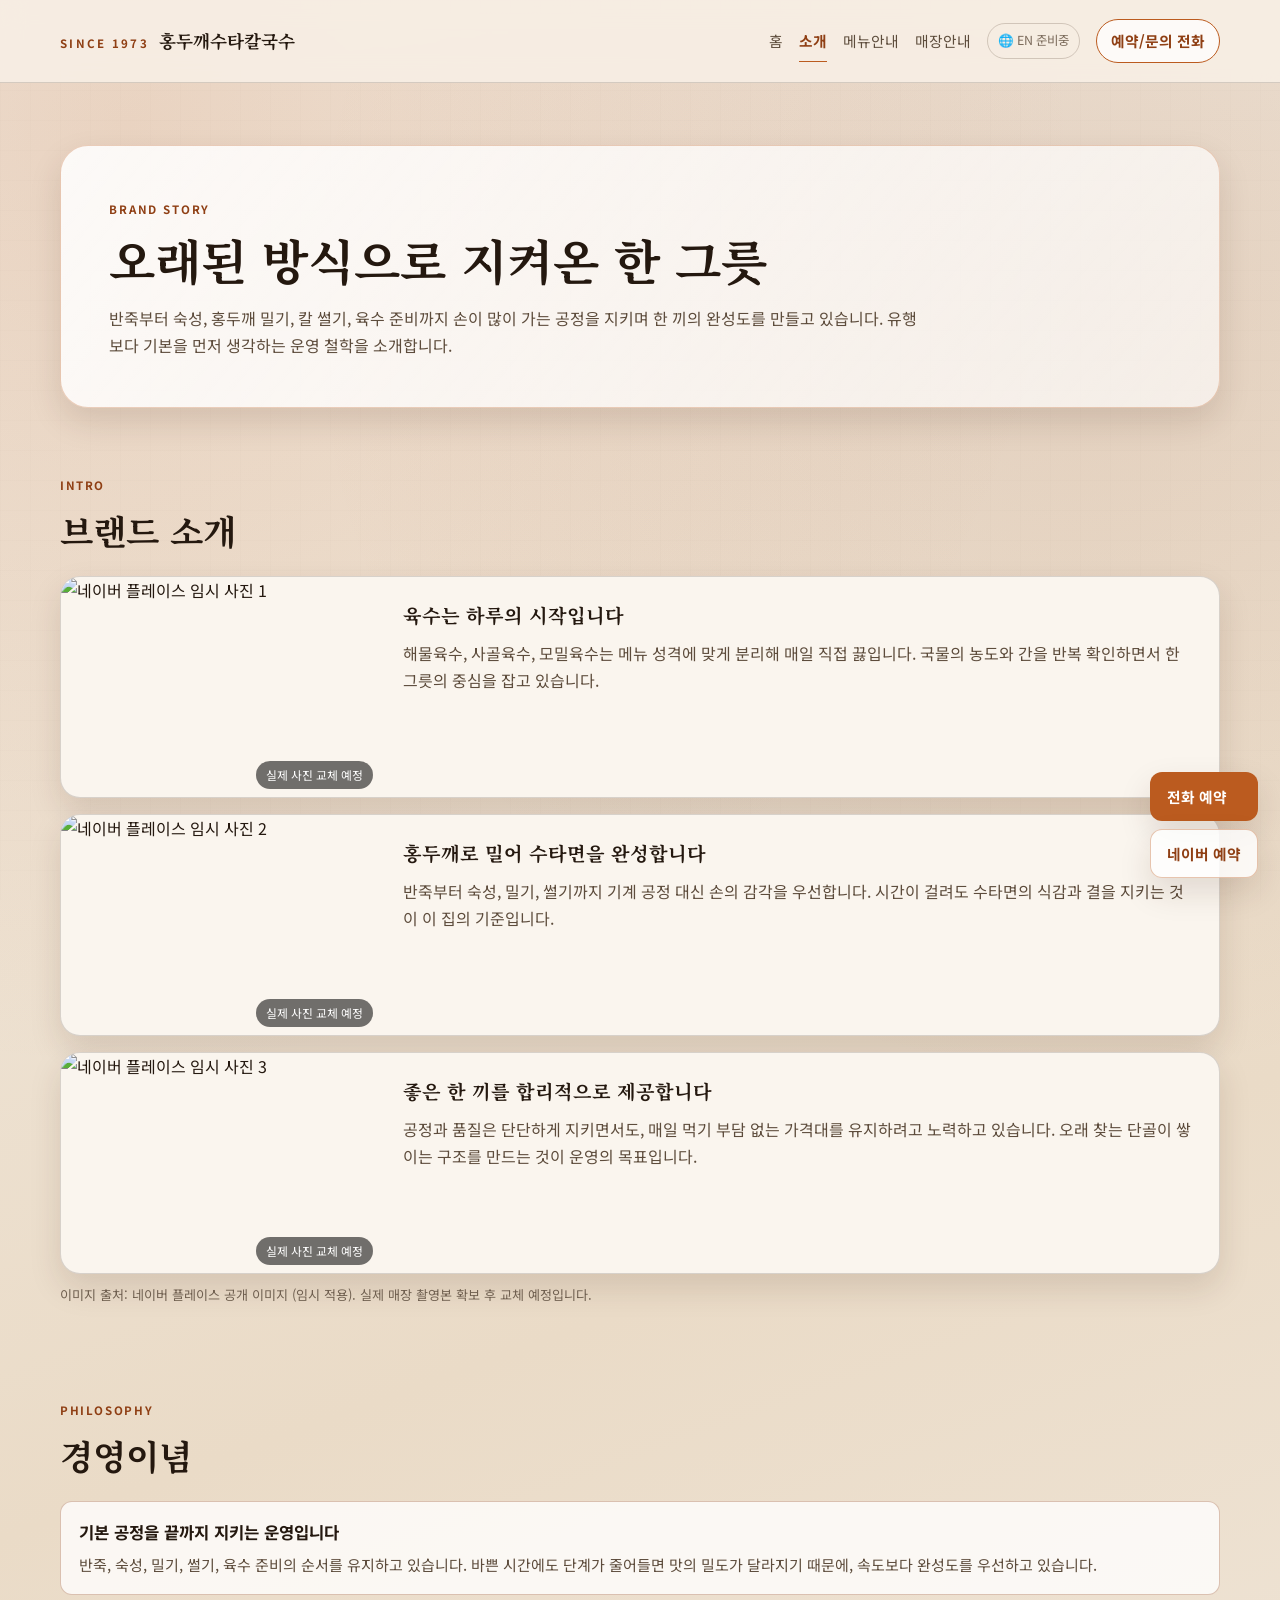
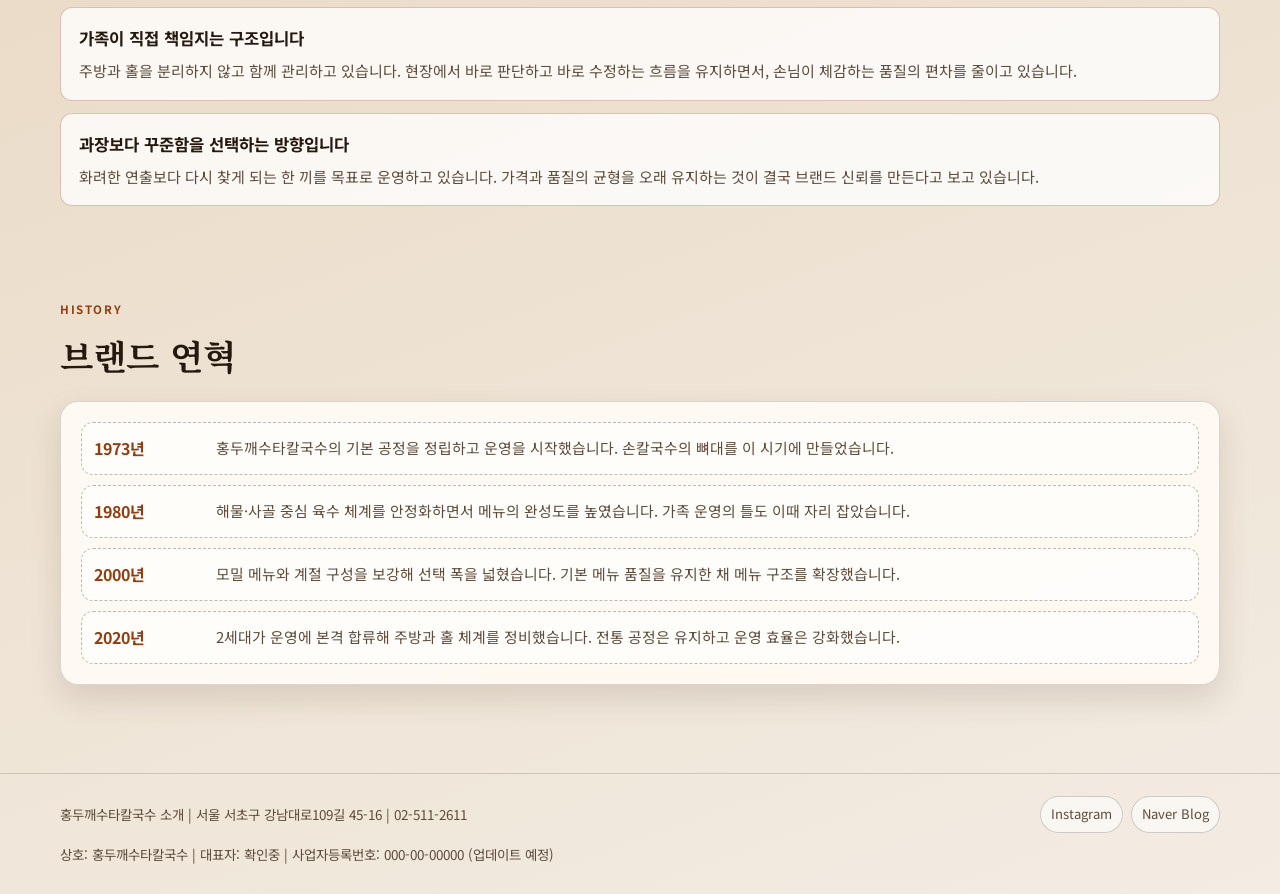
==== commit 9e7766aa: "Revamp site UX, SEO, maps, and menu information" ====
--- a/hongduggae-homepage/intro.html
+++ b/hongduggae-homepage/intro.html
@@ -3,11 +3,42 @@
 <head>
   <meta charset="UTF-8" />
   <meta name="viewport" content="width=device-width, initial-scale=1.0" />
-  <title>소개 | 홍두깨수타칼국수</title>
+  <title>소개 | 홍두깨수타칼국수 브랜드 스토리</title>
+  <meta name="description" content="홍두깨수타칼국수 브랜드 소개, 경영이념, 연혁. 실제 매장 사진 교체 예정 영역과 운영 철학을 확인할 수 있습니다." />
+  <meta property="og:type" content="website" />
+  <meta property="og:title" content="홍두깨수타칼국수 | SINCE 1973 신사 손칼국수 맛집" />
+  <meta property="og:description" content="50년 전통 수타 손칼국수. 해물·사골·모밀 육수를 매일 직접 끓이고, 홍두깨로 밀어 칼로 써는 정직한 한 그릇. 신사점·신촌점 운영." />
+  <meta property="og:image" content="https://images.pexels.com/photos/20443725/pexels-photo-20443725.jpeg?auto=compress&cs=tinysrgb&w=1200&h=630&fit=crop" />
+  <meta property="og:url" content="https://jwfinancial.co.kr/hongduggae/intro.html" />
+  <meta property="og:locale" content="ko_KR" />
+  <meta name="twitter:card" content="summary_large_image" />
+  <link rel="icon" type="image/svg+xml" href="./assets/favicon.svg" />
   <link rel="preconnect" href="https://fonts.googleapis.com" />
   <link rel="preconnect" href="https://fonts.gstatic.com" crossorigin />
-  <link href="https://fonts.googleapis.com/css2?family=Noto+Serif+KR:wght@400;600;700&family=SUIT:wght@300;400;500;700&display=swap" rel="stylesheet" />
+  <link rel="stylesheet" href="https://cdn.jsdelivr.net/gh/orioncactus/pretendard/dist/web/static/pretendard.css" />
+  <link href="https://fonts.googleapis.com/css2?family=Noto+Sans+KR:wght@400;500;700&family=Noto+Serif+KR:wght@400;600;700&display=swap" rel="stylesheet" />
   <link rel="stylesheet" href="./assets/site.css" />
+  <script type="application/ld+json">
+  {
+    "@context": "https://schema.org",
+    "@type": "Restaurant",
+    "name": "홍두깨수타칼국수",
+    "telephone": "+82-2-511-2611",
+    "url": "https://jwfinancial.co.kr/hongduggae/",
+    "menu": "https://jwfinancial.co.kr/hongduggae/menu.html",
+    "address": {
+      "@type": "PostalAddress",
+      "streetAddress": "강남대로109길 45-16 대성빌딩 1층",
+      "addressLocality": "서초구",
+      "addressRegion": "서울특별시",
+      "addressCountry": "KR"
+    },
+    "openingHoursSpecification": [
+      { "@type": "OpeningHoursSpecification", "dayOfWeek": ["Monday", "Tuesday", "Wednesday", "Thursday", "Friday"], "opens": "11:00", "closes": "20:30" },
+      { "@type": "OpeningHoursSpecification", "dayOfWeek": ["Saturday"], "opens": "11:00", "closes": "14:30" }
+    ]
+  }
+  </script>
 </head>
 <body>
   <header class="header">
@@ -16,136 +47,109 @@
         <span class="logo-mark">SINCE 1973</span>
         <span class="logo-text">홍두깨수타칼국수</span>
       </a>
-      <nav class="nav">
+      <button class="menu-toggle" type="button" aria-expanded="false" aria-label="메뉴 열기">☰</button>
+      <nav class="nav" id="site-nav">
         <a class="nav-link" href="./index.html">홈</a>
         <a class="nav-link current" href="./intro.html">소개</a>
         <a class="nav-link" href="./menu.html">메뉴안내</a>
         <a class="nav-link" href="./stores.html">매장안내</a>
+        <span class="lang-hint">🌐 EN 준비중</span>
         <a class="call-btn" href="tel:02-511-2611">예약/문의 전화</a>
       </nav>
     </div>
   </header>
 
   <main>
-    <section class="page-hero">
+    <section class="page-hero reveal">
       <div class="container">
         <div class="hero-shell">
           <span class="hero-kicker">Brand Story</span>
-          <h1 class="hero-title">시간이 쌓인 손맛, 홍두깨수타칼국수</h1>
+          <h1 class="hero-title">오래된 방식으로 지켜온 한 그릇</h1>
           <p class="hero-copy">
-            유행보다 기본, 속도보다 완성도를 먼저 생각하는 가게입니다.
-            손이 많이 가는 공정을 지키면서도 부담 없이 찾을 수 있는 한 끼를 내기 위해
-            가족이 한자리에서 같은 기준으로 운영하고 있습니다.
+            반죽부터 숙성, 홍두깨 밀기, 칼 썰기, 육수 준비까지 손이 많이 가는 공정을 지키며
+            한 끼의 완성도를 만들고 있습니다. 유행보다 기본을 먼저 생각하는 운영 철학을 소개합니다.
           </p>
-          <div class="cta-row">
-            <a class="btn btn-primary" href="./menu.html">메뉴안내 보기</a>
-            <a class="btn btn-ghost" href="./stores.html">매장안내 보기</a>
-          </div>
-        </div>
-      </div>
-    </section>
-
-    <section class="section">
+        </div>
+      </div>
+    </section>
+
+    <section class="section reveal">
       <div class="container">
         <div class="section-head">
-          <p class="section-tag">Brand Intro</p>
+          <p class="section-tag">Intro</p>
           <h2 class="section-title">브랜드 소개</h2>
         </div>
-        <div class="story-intro">
-          <p>
-            아침마다 가장 먼저 육수 냄비부터 올립니다. 그다음 반죽 상태를 확인하고, 숙성된 면을 홍두깨로 밀어 결을 맞춥니다.
-            이렇게 시작한 하루가 점심의 첫 그릇으로 이어집니다. 빠르게 만들어내는 방식보다, 손이 가더라도 맛의 중심을 지키는 쪽을 택해왔습니다.
-          </p>
-          <p>
-            주방 50년의 아버지, 홀 45년의 어머니, 그리고 주방과 홀을 함께 배우며 현장을 맡아온 아들이 같은 기준으로 움직입니다.
-            그래서 홍두깨수타칼국수는 특별한 수식보다, 먹고 나서 다시 떠오르는 한 그릇으로 기억되는 집을 목표로 합니다.
-          </p>
-        </div>
-
         <div class="story-stack">
           <article class="story-item">
-            <img class="story-media" src="https://images.pexels.com/photos/20443725/pexels-photo-20443725.jpeg?auto=compress&cs=tinysrgb&w=1600" alt="큰 솥에 채소를 넣고 육수를 끓이는 장면" />
+            <div class="story-media-wrap">
+              <img class="story-media" src="https://ldb-phinf.pstatic.net/20190611_300/1560184311157iWu0B_JPEG/XnZZ7JxIzADGqXBChKPGoeIZ.jpeg.jpg" alt="네이버 플레이스 임시 사진 1" />
+              <span class="story-media-overlay">실제 사진 교체 예정</span>
+            </div>
             <div class="story-body">
-              <h3>육수는 하루의 첫 공정입니다</h3>
+              <h3>육수는 하루의 시작입니다</h3>
               <p>
-                해물, 사골, 모밀 육수는 한 번에 섞지 않고 용도에 맞게 따로 준비합니다.
-                큰 솥에서 채소와 재료를 충분히 끓여 국물의 중심을 잡고, 농도와 간을 여러 번 확인해 균형을 맞춥니다.
-                한 끼의 인상을 결정하는 힘은 결국 국물의 깊이에서 나온다고 믿고 있습니다.
+                해물육수, 사골육수, 모밀육수는 메뉴 성격에 맞게 분리해 매일 직접 끓입니다.
+                국물의 농도와 간을 반복 확인하면서 한 그릇의 중심을 잡고 있습니다.
               </p>
             </div>
           </article>
 
           <article class="story-item">
-            <img class="story-media" src="https://images.pexels.com/photos/35327909/pexels-photo-35327909.jpeg?auto=compress&cs=tinysrgb&w=1600" alt="큰 홍두깨로 반죽을 밀고 있는 장면" />
+            <div class="story-media-wrap">
+              <img class="story-media" src="https://ldb-phinf.pstatic.net/20190611_286/1560184235669aezUV_JPEG/wJbZrvx1l6uPXB8v8Z7BU4ya.jpeg.jpg" alt="네이버 플레이스 임시 사진 2" />
+              <span class="story-media-overlay">실제 사진 교체 예정</span>
+            </div>
             <div class="story-body">
-              <h3>반죽과 면은 손의 감각으로 완성합니다</h3>
+              <h3>홍두깨로 밀어 수타면을 완성합니다</h3>
               <p>
-                반죽부터 숙성, 홍두깨 밀기, 칼 썰기까지 이어지는 손공정은 이 집의 핵심입니다.
-                밀고 써는 강도와 속도에 따라 면의 결이 달라지기 때문에 공정을 줄이지 않고 그대로 지키고 있습니다.
-                손이 많이 들더라도 수타면 특유의 탄력과 식감을 유지하는 것이 우선입니다.
+                반죽부터 숙성, 밀기, 썰기까지 기계 공정 대신 손의 감각을 우선합니다.
+                시간이 걸려도 수타면의 식감과 결을 지키는 것이 이 집의 기준입니다.
               </p>
             </div>
           </article>
 
           <article class="story-item">
-            <img class="story-media" src="https://images.unsplash.com/photo-1741533911359-943221043128?auto=format&fit=crop&fm=jpg&q=80&w=1600" alt="한국 식당에 손님이 많이 앉아 식사하는 장면" />
+            <div class="story-media-wrap">
+              <img class="story-media" src="https://ldb-phinf.pstatic.net/20221111_238/1668169446781n7I05_JPEG/20221111_095115.jpg" alt="네이버 플레이스 임시 사진 3" />
+              <span class="story-media-overlay">실제 사진 교체 예정</span>
+            </div>
             <div class="story-body">
-              <h3>좋은 한 끼를 합리적인 값으로 냅니다</h3>
+              <h3>좋은 한 끼를 합리적으로 제공합니다</h3>
               <p>
-                재료와 공정은 단단하게 지키면서도, 가격은 일상적으로 찾을 수 있는 수준으로 맞추기 위해 노력해 왔습니다.
-                강남권 칼국수 매장과 비교해 부담을 낮추고, 가족 식사와 직장인 점심 모두 편하게 찾을 수 있는 구성을 유지하고 있습니다.
-                오래 다니는 단골이 쌓이는 이유는 결국 가격과 만족의 균형이라고 생각합니다.
+                공정과 품질은 단단하게 지키면서도, 매일 먹기 부담 없는 가격대를 유지하려고 노력하고 있습니다.
+                오래 찾는 단골이 쌓이는 구조를 만드는 것이 운영의 목표입니다.
               </p>
             </div>
           </article>
         </div>
-
-        <p class="source-note">
-          이미지 출처: Pexels 무료 라이선스 이미지, Unsplash License 이미지
-          (<a href="https://www.pexels.com/photo/vegetables-in-pot-20443725/" target="_blank" rel="noreferrer">1</a>,
-          <a href="https://www.pexels.com/photo/close-up-of-a-person-preparing-dough-with-a-rolling-pin-35327909/" target="_blank" rel="noreferrer">2</a>,
-          <a href="https://unsplash.com/photos/a-nighttime-restaurant-in-seoul-W-x8CMC6BPU" target="_blank" rel="noreferrer">3</a>)
-        </p>
-      </div>
-    </section>
-
-    <section class="section">
+        <p class="source-note">이미지 출처: 네이버 플레이스 공개 이미지 (임시 적용). 실제 매장 촬영본 확보 후 교체 예정입니다.</p>
+      </div>
+    </section>
+
+    <section class="section reveal">
       <div class="container">
         <div class="section-head">
           <p class="section-tag">Philosophy</p>
           <h2 class="section-title">경영이념</h2>
-          <p class="section-copy">아래 원칙은 매일의 운영 기준이며, 현장에서 실제로 지키는 방식 그대로 정리했습니다.</p>
         </div>
         <div class="philosophy-stack">
           <article class="philosophy-item">
-            <h3>기본 공정을 우선하는 운영입니다</h3>
-            <p>
-              반죽, 숙성, 밀기, 썰기, 육수 준비 순서를 지키는 것이 저희 운영의 출발점입니다.
-              바쁜 시간대에도 공정을 줄이면 맛이 달라지기 때문에, 손이 더 가더라도 기본 단계를 그대로 유지하고 있습니다.
-              손님께 매번 비슷한 만족을 드리려면 결국 과정이 먼저라는 생각으로 일하고 있습니다.
-            </p>
+            <h3>기본 공정을 끝까지 지키는 운영입니다</h3>
+            <p>반죽, 숙성, 밀기, 썰기, 육수 준비의 순서를 유지하고 있습니다. 바쁜 시간에도 단계가 줄어들면 맛의 밀도가 달라지기 때문에, 속도보다 완성도를 우선하고 있습니다.</p>
           </article>
           <article class="philosophy-item">
-            <h3>가족이 끝까지 책임지는 방식입니다</h3>
-            <p>
-              주방과 홀을 가족이 직접 운영하면 판단 기준이 흔들리지 않습니다.
-              누가 맡아도 같은 맛, 같은 응대를 드리기 위해 역할을 나누되 서로의 영역을 함께 확인하고 있습니다.
-              손님이 느끼는 신뢰는 현장을 끝까지 책임지는 태도에서 나온다고 보고 있습니다.
-            </p>
+            <h3>가족이 직접 책임지는 구조입니다</h3>
+            <p>주방과 홀을 분리하지 않고 함께 관리하고 있습니다. 현장에서 바로 판단하고 바로 수정하는 흐름을 유지하면서, 손님이 체감하는 품질의 편차를 줄이고 있습니다.</p>
           </article>
           <article class="philosophy-item">
-            <h3>과장보다 꾸준함을 선택하는 가게입니다</h3>
-            <p>
-              화려한 표현이나 일시적인 유행보다, 한 달 뒤에도 다시 찾고 싶은 한 끼를 목표로 하고 있습니다.
-              가격을 무리하게 올리기보다, 합리적인 선에서 품질을 지키는 운영을 이어가고 있습니다.
-              오래가는 가게는 결국 매일의 성실함에서 만들어진다고 믿고 있습니다.
-            </p>
-          </article>
-        </div>
-      </div>
-    </section>
-
-    <section class="section">
+            <h3>과장보다 꾸준함을 선택하는 방향입니다</h3>
+            <p>화려한 연출보다 다시 찾게 되는 한 끼를 목표로 운영하고 있습니다. 가격과 품질의 균형을 오래 유지하는 것이 결국 브랜드 신뢰를 만든다고 보고 있습니다.</p>
+          </article>
+        </div>
+      </div>
+    </section>
+
+    <section class="section reveal">
       <div class="container">
         <div class="section-head">
           <p class="section-tag">History</p>
@@ -154,19 +158,19 @@
         <div class="card card-pad timeline">
           <div class="timeline-item">
             <p class="timeline-year">1973년</p>
-            <p class="timeline-desc">홍두깨수타칼국수의 시작점입니다. 손반죽과 수타면 중심의 기본 공정을 세우고, 한 그릇의 기준을 직접 다듬기 시작했습니다.</p>
+            <p class="timeline-desc">홍두깨수타칼국수의 기본 공정을 정립하고 운영을 시작했습니다. 손칼국수의 뼈대를 이 시기에 만들었습니다.</p>
           </div>
           <div class="timeline-item">
             <p class="timeline-year">1980년</p>
-            <p class="timeline-desc">해물·사골 육수 체계를 본격적으로 분리해 메뉴의 중심을 안정화했습니다. 가족 운영 체계도 이 시기에 단단히 자리 잡았습니다.</p>
+            <p class="timeline-desc">해물·사골 중심 육수 체계를 안정화하면서 메뉴의 완성도를 높였습니다. 가족 운영의 틀도 이때 자리 잡았습니다.</p>
           </div>
           <div class="timeline-item">
             <p class="timeline-year">2000년</p>
-            <p class="timeline-desc">모밀 육수와 계절 메뉴 구성을 강화해 선택 폭을 넓혔습니다. 기본 메뉴의 완성도를 유지하면서도 운영 폭을 확장한 시기입니다.</p>
+            <p class="timeline-desc">모밀 메뉴와 계절 구성을 보강해 선택 폭을 넓혔습니다. 기본 메뉴 품질을 유지한 채 메뉴 구조를 확장했습니다.</p>
           </div>
           <div class="timeline-item">
             <p class="timeline-year">2020년</p>
-            <p class="timeline-desc">2세대가 주방과 홀 운영에 본격 합류했습니다. 기존 방식은 유지하되 응대와 운영 효율을 보완해 현재 구조를 정착시켰습니다.</p>
+            <p class="timeline-desc">2세대가 운영에 본격 합류해 주방과 홀 체계를 정비했습니다. 전통 공정은 유지하고 운영 효율은 강화했습니다.</p>
           </div>
         </div>
       </div>
@@ -175,8 +179,29 @@
 
   <footer class="footer">
     <div class="container">
-      <p>홍두깨수타칼국수 소개 페이지 | 서울특별시 서초구 강남대로109길 45-16 대성빌딩 1층 | 02-511-2611</p>
+      <div class="footer-top">
+        <p>홍두깨수타칼국수 소개 | 서울 서초구 강남대로109길 45-16 | 02-511-2611</p>
+        <div class="social-links">
+          <a class="social-link" href="https://instagram.com/hongduggae_official" target="_blank" rel="noreferrer">Instagram</a>
+          <a class="social-link" href="https://blog.naver.com/hongduggae_official" target="_blank" rel="noreferrer">Naver Blog</a>
+        </div>
+      </div>
+      <div class="biz-meta">
+        <p>상호: 홍두깨수타칼국수 | 대표자: 확인중 | 사업자등록번호: 000-00-00000 (업데이트 예정)</p>
+      </div>
     </div>
   </footer>
+
+  <div class="reserve-fab">
+    <a class="btn btn-primary" href="tel:02-511-2611">전화 예약</a>
+    <a class="btn btn-ghost" href="https://m.place.naver.com/restaurant/35366297/booking" target="_blank" rel="noreferrer">네이버 예약</a>
+  </div>
+
+  <div class="reserve-bottom">
+    <a class="btn btn-primary" href="tel:02-511-2611">전화 예약</a>
+    <a class="btn btn-ghost" href="https://m.place.naver.com/restaurant/35366297/booking" target="_blank" rel="noreferrer">네이버 예약</a>
+  </div>
+
+  <script src="./assets/site.js"></script>
 </body>
 </html>
--- a/hongduggae-homepage/assets/site.css
+++ b/hongduggae-homepage/assets/site.css
@@ -1,14 +1,15 @@
 :root {
-  --bg: #f1e8de;
-  --bg-2: #e6d8c5;
-  --paper: rgba(250, 244, 236, 0.93);
-  --card: rgba(252, 247, 240, 0.95);
-  --ink: #24190f;
-  --ink-soft: #5d4d3f;
-  --brand: #b85b1f;
-  --brand-deep: #8c3f14;
-  --line: rgba(36, 25, 15, 0.18);
-  --shadow: 0 16px 34px rgba(55, 30, 14, 0.14);
+  --bg: #f3ece3;
+  --bg-2: #eadbc7;
+  --paper: #faf5ee;
+  --card: rgba(255, 250, 244, 0.94);
+  --ink: #24180f;
+  --ink-soft: #5d4c3c;
+  --brand: #bb5b1f;
+  --brand-deep: #8f3f14;
+  --line: rgba(36, 24, 15, 0.16);
+  --line-strong: rgba(143, 63, 20, 0.3);
+  --shadow: 0 14px 32px rgba(58, 30, 12, 0.13);
 }
 
 * {
@@ -23,13 +24,13 @@
 }
 
 body {
-  font-family: "SUIT", "Noto Sans KR", sans-serif;
+  font-family: "Pretendard", "Noto Sans KR", sans-serif;
   color: var(--ink);
-  line-height: 1.72;
+  line-height: 1.7;
   background:
-    radial-gradient(circle at 8% 10%, rgba(184, 91, 31, 0.2), transparent 37%),
-    radial-gradient(circle at 83% 9%, rgba(140, 63, 20, 0.14), transparent 36%),
-    linear-gradient(155deg, var(--bg) 0%, var(--bg-2) 48%, var(--bg) 100%);
+    radial-gradient(circle at 10% 5%, rgba(187, 91, 31, 0.16), transparent 36%),
+    radial-gradient(circle at 85% 12%, rgba(143, 63, 20, 0.12), transparent 32%),
+    linear-gradient(160deg, var(--bg) 0%, var(--bg-2) 52%, var(--bg) 100%);
 }
 
 body::before {
@@ -37,12 +38,12 @@
   position: fixed;
   inset: 0;
   z-index: -1;
-  opacity: 0.14;
+  opacity: 0.12;
   pointer-events: none;
   background-image:
-    linear-gradient(rgba(36, 25, 15, 0.08) 1px, transparent 1px),
-    linear-gradient(90deg, rgba(36, 25, 15, 0.08) 1px, transparent 1px);
-  background-size: 32px 32px;
+    linear-gradient(rgba(36, 24, 15, 0.08) 1px, transparent 1px),
+    linear-gradient(90deg, rgba(36, 24, 15, 0.08) 1px, transparent 1px);
+  background-size: 30px 30px;
 }
 
 a {
@@ -51,17 +52,17 @@
 }
 
 .container {
-  width: min(1140px, 92vw);
+  width: min(1160px, 92vw);
   margin: 0 auto;
 }
 
 .header {
   position: sticky;
   top: 0;
-  z-index: 100;
+  z-index: 200;
   border-bottom: 1px solid var(--line);
-  backdrop-filter: blur(10px);
-  background: rgba(245, 236, 225, 0.9);
+  backdrop-filter: blur(12px);
+  background: rgba(248, 239, 229, 0.9);
 }
 
 .header-inner {
@@ -69,7 +70,7 @@
   display: flex;
   align-items: center;
   justify-content: space-between;
-  gap: 24px;
+  gap: 16px;
 }
 
 .logo {
@@ -91,14 +92,23 @@
   font-weight: 700;
 }
 
+.menu-toggle {
+  display: none;
+  width: 42px;
+  height: 42px;
+  border-radius: 10px;
+  border: 1px solid var(--line-strong);
+  background: rgba(255, 255, 255, 0.7);
+  font-size: 1.2rem;
+  color: var(--brand-deep);
+}
+
 .nav {
   display: flex;
+  gap: 16px;
   align-items: center;
-  gap: 18px;
-  flex-wrap: wrap;
-  justify-content: flex-end;
+  color: var(--ink-soft);
   font-size: 0.92rem;
-  color: var(--ink-soft);
 }
 
 .nav-link {
@@ -116,7 +126,7 @@
   background: var(--brand);
   transform: scaleX(0);
   transform-origin: left;
-  transition: transform 0.2s ease;
+  transition: transform 0.22s ease;
 }
 
 .nav-link:hover::after,
@@ -129,87 +139,100 @@
   font-weight: 700;
 }
 
+.lang-hint {
+  display: inline-flex;
+  align-items: center;
+  gap: 4px;
+  font-size: 0.78rem;
+  color: #7a6a5a;
+  border: 1px solid rgba(122, 106, 90, 0.3);
+  border-radius: 999px;
+  padding: 6px 10px;
+}
+
 .call-btn {
   border: 1px solid var(--brand);
-  color: var(--brand-deep);
+  border-radius: 999px;
   padding: 8px 14px;
-  border-radius: 999px;
+  color: var(--brand-deep);
+  background: rgba(255, 255, 255, 0.76);
   font-weight: 700;
-  white-space: nowrap;
-  transition: all 0.2s ease;
-  background: rgba(255, 255, 255, 0.64);
-}
-
-.call-btn:hover {
-  background: var(--brand);
-  color: #fff;
 }
 
 .page-hero {
-  padding: 60px 0 34px;
+  padding: 62px 0 34px;
 }
 
 .hero-shell {
-  border: 1px solid rgba(184, 91, 31, 0.32);
-  border-radius: 30px;
+  border: 1px solid rgba(187, 91, 31, 0.28);
+  border-radius: 28px;
+  background: linear-gradient(130deg, rgba(255, 255, 255, 0.87), rgba(255, 255, 255, 0.62));
   box-shadow: var(--shadow);
-  background:
-    linear-gradient(130deg, rgba(255, 255, 255, 0.84), rgba(255, 255, 255, 0.58)),
-    linear-gradient(170deg, rgba(184, 91, 31, 0.12), transparent 48%);
-  padding: clamp(26px, 4vw, 50px);
+  padding: clamp(24px, 4vw, 48px);
 }
 
 .hero-kicker {
   display: inline-block;
+  margin-bottom: 10px;
   font-size: 0.72rem;
-  letter-spacing: 0.17em;
+  letter-spacing: 0.16em;
+  text-transform: uppercase;
   color: var(--brand-deep);
   font-weight: 700;
-  margin-bottom: 10px;
-  text-transform: uppercase;
 }
 
 .hero-title {
   font-family: "Noto Serif KR", serif;
-  font-size: clamp(1.8rem, 4.3vw, 3rem);
-  line-height: 1.3;
-  letter-spacing: -0.01em;
+  font-size: clamp(1.8rem, 4.1vw, 3rem);
+  line-height: 1.27;
 }
 
 .hero-copy {
-  color: var(--ink-soft);
-  margin-top: 15px;
-  max-width: 780px;
-}
-
-.badge-row {
-  margin-top: 16px;
-  display: grid;
-  grid-template-columns: repeat(2, minmax(0, 1fr));
-  gap: 12px;
-  max-width: 860px;
-}
-
-.badge {
-  border: 1px solid rgba(184, 91, 31, 0.24);
-  background: rgba(255, 255, 255, 0.84);
-  border-radius: 14px;
-  padding: 12px;
-}
-
-.badge strong {
-  display: block;
-  font-size: 0.74rem;
-  color: var(--brand-deep);
-  letter-spacing: 0.1em;
-  text-transform: uppercase;
-  margin-bottom: 4px;
-}
-
-.badge span {
-  color: var(--ink-soft);
-  font-size: 0.88rem;
-  font-weight: 600;
+  margin-top: 14px;
+  color: var(--ink-soft);
+  max-width: 820px;
+}
+
+.hero-full {
+  position: relative;
+  min-height: calc(100vh - 82px);
+  display: flex;
+  align-items: center;
+  background:
+    linear-gradient(to bottom, rgba(20, 11, 6, 0.24), rgba(20, 11, 6, 0.62)),
+    var(--hero-image) center/cover no-repeat;
+}
+
+.hero-full::after {
+  content: "";
+  position: absolute;
+  inset: 0;
+  background: radial-gradient(circle at 18% 22%, rgba(255, 142, 63, 0.18), transparent 38%);
+}
+
+.hero-full-inner {
+  position: relative;
+  z-index: 1;
+  color: #fff;
+  padding: 38px 0;
+}
+
+.hero-full .hero-kicker {
+  color: #ffd5b8;
+}
+
+.hero-full h1 {
+  font-family: "Noto Serif KR", serif;
+  font-size: clamp(2rem, 4.8vw, 3.7rem);
+  line-height: 1.23;
+  max-width: 760px;
+}
+
+.hero-full p {
+  margin-top: 12px;
+  max-width: 680px;
+  font-size: clamp(0.97rem, 1.6vw, 1.08rem);
+  color: rgba(255, 241, 228, 0.95);
 }
 
 .cta-row {
@@ -221,10 +244,10 @@
 
 .btn {
   border-radius: 12px;
+  border: 1px solid transparent;
+  font-weight: 700;
+  font-size: 0.92rem;
   padding: 11px 16px;
-  font-size: 0.92rem;
-  font-weight: 700;
-  border: 1px solid transparent;
 }
 
 .btn-primary {
@@ -237,17 +260,19 @@
 }
 
 .btn-ghost {
-  border-color: rgba(184, 91, 31, 0.35);
+  border-color: rgba(187, 91, 31, 0.35);
   color: var(--brand-deep);
   background: rgba(255, 255, 255, 0.82);
 }
 
-.btn-ghost:hover {
-  border-color: var(--brand-deep);
+.btn-dark {
+  background: rgba(17, 10, 6, 0.7);
+  border-color: rgba(255, 255, 255, 0.22);
+  color: #fff;
 }
 
 .section {
-  padding: 28px 0 58px;
+  padding: 34px 0 60px;
 }
 
 .section-head {
@@ -256,16 +281,16 @@
 
 .section-tag {
   font-size: 0.72rem;
-  color: var(--brand-deep);
-  letter-spacing: 0.15em;
+  letter-spacing: 0.14em;
+  text-transform: uppercase;
+  color: var(--brand-deep);
   font-weight: 700;
-  text-transform: uppercase;
 }
 
 .section-title {
+  margin-top: 6px;
   font-family: "Noto Serif KR", serif;
-  font-size: clamp(1.4rem, 2.8vw, 2.1rem);
-  margin-top: 7px;
+  font-size: clamp(1.4rem, 2.7vw, 2.2rem);
 }
 
 .section-copy {
@@ -274,14 +299,14 @@
 }
 
 .card {
-  border-radius: 20px;
+  border-radius: 18px;
   border: 1px solid var(--line);
   background: var(--card);
   box-shadow: var(--shadow);
 }
 
 .card-pad {
-  padding: 22px;
+  padding: 20px;
 }
 
 .grid-2 {
@@ -294,16 +319,6 @@
   display: grid;
   grid-template-columns: repeat(3, minmax(0, 1fr));
   gap: 14px;
-}
-
-.story-intro {
-  margin-bottom: 18px;
-  max-width: 900px;
-}
-
-.story-intro p {
-  color: var(--ink-soft);
-  margin-bottom: 12px;
 }
 
 .story-stack {
@@ -318,7 +333,11 @@
   box-shadow: var(--shadow);
   overflow: hidden;
   display: grid;
-  grid-template-columns: 280px 1fr;
+  grid-template-columns: 320px 1fr;
+}
+
+.story-media-wrap {
+  position: relative;
 }
 
 .story-media {
@@ -328,13 +347,24 @@
   object-fit: cover;
 }
 
+.story-media-overlay {
+  position: absolute;
+  right: 8px;
+  bottom: 8px;
+  background: rgba(0, 0, 0, 0.55);
+  color: #fff;
+  font-size: 0.74rem;
+  border-radius: 999px;
+  padding: 4px 10px;
+}
+
 .story-body {
   padding: 22px;
 }
 
 .story-body h3 {
   font-family: "Noto Serif KR", serif;
-  font-size: 1.22rem;
+  font-size: 1.2rem;
   margin-bottom: 8px;
 }
 
@@ -349,15 +379,15 @@
 
 .philosophy-item {
   border-left: 4px solid var(--brand);
-  background: rgba(255, 255, 255, 0.76);
   border-radius: 12px;
+  border: 1px solid var(--line-strong);
+  background: rgba(255, 255, 255, 0.78);
   padding: 16px 16px 16px 18px;
-  border: 1px solid rgba(184, 91, 31, 0.24);
 }
 
 .philosophy-item h3 {
-  font-size: 1.03rem;
   margin-bottom: 6px;
+  font-size: 1.04rem;
 }
 
 .philosophy-item p {
@@ -374,16 +404,14 @@
   display: grid;
   grid-template-columns: 110px 1fr;
   gap: 12px;
-  align-items: start;
-  border: 1px dashed rgba(93, 77, 63, 0.36);
-  background: rgba(255, 255, 255, 0.58);
+  border: 1px dashed rgba(93, 76, 60, 0.38);
+  background: rgba(255, 255, 255, 0.6);
   border-radius: 12px;
   padding: 12px;
 }
 
 .timeline-year {
   color: var(--brand-deep);
-  font-size: 0.94rem;
   font-weight: 700;
 }
 
@@ -400,9 +428,9 @@
 
 .menu-card {
   overflow: hidden;
-  border-radius: 18px;
+  border-radius: 16px;
   border: 1px solid var(--line);
-  background: rgba(255, 255, 255, 0.84);
+  background: rgba(255, 255, 255, 0.86);
   box-shadow: var(--shadow);
 }
 
@@ -418,13 +446,58 @@
 
 .menu-name {
   font-family: "Noto Serif KR", serif;
-  font-size: 1.01rem;
+  font-size: 1rem;
+}
+
+.menu-sub {
+  margin-top: 4px;
+  font-size: 0.82rem;
+  color: #79695b;
 }
 
 .menu-meta {
   margin-top: 6px;
   color: var(--ink-soft);
-  font-size: 0.86rem;
+  font-size: 0.84rem;
+}
+
+.text-menu-wrap {
+  overflow: auto;
+  border: 1px solid var(--line);
+  border-radius: 14px;
+  box-shadow: var(--shadow);
+  background: rgba(255, 255, 255, 0.78);
+}
+
+.text-menu-table {
+  width: 100%;
+  border-collapse: collapse;
+  min-width: 760px;
+}
+
+.text-menu-table th,
+.text-menu-table td {
+  border-bottom: 1px solid rgba(36, 24, 15, 0.1);
+  padding: 11px 10px;
+  text-align: left;
+  vertical-align: top;
+}
+
+.text-menu-table th {
+  font-size: 0.82rem;
+  letter-spacing: 0.08em;
+  text-transform: uppercase;
+  color: var(--brand-deep);
+  background: rgba(240, 227, 212, 0.82);
+}
+
+.text-menu-table td {
+  font-size: 0.9rem;
+  color: var(--ink-soft);
+}
+
+.text-menu-table td strong {
+  color: var(--ink);
 }
 
 .store-grid {
@@ -436,7 +509,7 @@
 .store-card {
   border-radius: 20px;
   border: 1px solid var(--line);
-  background: rgba(255, 255, 255, 0.84);
+  background: rgba(255, 255, 255, 0.86);
   box-shadow: var(--shadow);
   padding: 18px;
 }
@@ -463,68 +536,201 @@
   font-size: 0.92rem;
 }
 
-.contact-panel {
-  margin-top: 18px;
-  border: 1px solid rgba(184, 91, 31, 0.3);
-  background: rgba(255, 255, 255, 0.82);
-  border-radius: 14px;
-  padding: 14px;
-}
-
-.contact-panel strong {
-  display: block;
-  color: var(--brand-deep);
+.map-wrap {
+  margin-top: 14px;
+  border-radius: 12px;
+  overflow: hidden;
+  border: 1px solid var(--line);
+}
+
+.map-frame {
+  width: 100%;
+  height: 260px;
+  border: 0;
+}
+
+.map-actions {
+  margin-top: 10px;
+  display: flex;
+  gap: 8px;
+  flex-wrap: wrap;
+}
+
+.media-grid {
+  display: grid;
+  grid-template-columns: 1.1fr 1fr;
+  gap: 14px;
+}
+
+.review-quote {
+  border-bottom: 1px dashed rgba(36, 24, 15, 0.2);
+  padding: 10px 0;
+}
+
+.review-quote:last-child {
+  border-bottom: 0;
+}
+
+.badge-row {
+  display: flex;
+  flex-wrap: wrap;
+  gap: 8px;
+}
+
+.review-badge {
+  border: 1px solid rgba(187, 91, 31, 0.3);
+  border-radius: 999px;
+  padding: 6px 11px;
   font-size: 0.82rem;
-  letter-spacing: 0.1em;
-  text-transform: uppercase;
-  margin-bottom: 5px;
+  color: var(--brand-deep);
+  background: rgba(255, 255, 255, 0.86);
 }
 
 .source-note {
-  margin-top: 12px;
+  margin-top: 10px;
   color: #6f5f4f;
   font-size: 0.82rem;
 }
 
+.reserve-fab {
+  position: fixed;
+  right: 22px;
+  bottom: 22px;
+  z-index: 220;
+  display: flex;
+  flex-direction: column;
+  gap: 8px;
+}
+
+.reserve-fab .btn {
+  box-shadow: var(--shadow);
+}
+
+.reserve-bottom {
+  display: none;
+  position: fixed;
+  left: 0;
+  right: 0;
+  bottom: 0;
+  z-index: 230;
+  padding: 10px 12px calc(10px + env(safe-area-inset-bottom));
+  background: rgba(248, 239, 229, 0.95);
+  border-top: 1px solid var(--line);
+  backdrop-filter: blur(8px);
+  gap: 8px;
+}
+
+.reserve-bottom .btn {
+  flex: 1;
+  text-align: center;
+}
+
 .footer {
   border-top: 1px solid var(--line);
-  margin-top: 34px;
-  padding: 20px 0 28px;
+  margin-top: 28px;
+  padding: 22px 0 28px;
+  color: var(--ink-soft);
   font-size: 0.84rem;
-  color: var(--ink-soft);
+}
+
+.footer-top {
+  display: flex;
+  align-items: center;
+  justify-content: space-between;
+  gap: 14px;
+  flex-wrap: wrap;
+}
+
+.social-links {
+  display: flex;
+  gap: 8px;
+}
+
+.social-link {
+  display: inline-flex;
+  align-items: center;
+  gap: 6px;
+  border: 1px solid rgba(36, 24, 15, 0.2);
+  border-radius: 999px;
+  padding: 6px 10px;
+  font-size: 0.82rem;
+  background: rgba(255, 255, 255, 0.6);
+}
+
+.biz-meta {
+  margin-top: 10px;
+  display: grid;
+  gap: 3px;
+}
+
+.reveal {
+  opacity: 0;
+  transform: translateY(16px);
+  transition: opacity 0.45s ease, transform 0.45s ease;
+}
+
+body.is-ready .reveal.in-view {
+  opacity: 1;
+  transform: translateY(0);
 }
 
 @media (max-width: 1080px) {
   .grid-2,
   .grid-3,
-  .store-grid {
+  .store-grid,
+  .media-grid {
     grid-template-columns: 1fr;
   }
 
   .menu-grid {
     grid-template-columns: repeat(3, minmax(0, 1fr));
   }
-}
-
-@media (max-width: 860px) {
+
   .story-item {
     grid-template-columns: 1fr;
   }
 }
 
-@media (max-width: 760px) {
+@media (max-width: 860px) {
   .header-inner {
+    min-height: 74px;
+  }
+
+  .menu-toggle {
+    display: inline-flex;
+    align-items: center;
+    justify-content: center;
+  }
+
+  .nav {
+    position: absolute;
+    left: 0;
+    right: 0;
+    top: 74px;
+    display: none;
     flex-direction: column;
-    justify-content: center;
+    align-items: stretch;
+    gap: 0;
+    background: rgba(248, 239, 229, 0.98);
+    border-bottom: 1px solid var(--line);
+    padding: 8px 16px 14px;
+  }
+
+  body.nav-open .nav {
+    display: flex;
+  }
+
+  .nav-link,
+  .call-btn,
+  .lang-hint {
     padding: 10px 0;
-  }
-
-  .nav {
-    justify-content: center;
-  }
-
-  .badge-row {
-    grid-template-columns: 1fr;
+    border-radius: 0;
+    border: 0;
+    background: transparent;
+  }
+
+  .hero-full {
+    min-height: 74vh;
   }
 
   .menu-grid {
@@ -533,11 +739,19 @@
 
   .timeline-item {
     grid-template-columns: 1fr;
-    gap: 6px;
-  }
-}
-
-@media (max-width: 520px) {
+    gap: 5px;
+  }
+
+  .reserve-fab {
+    display: none;
+  }
+
+  .reserve-bottom {
+    display: flex;
+  }
+}
+
+@media (max-width: 560px) {
   .menu-grid {
     grid-template-columns: 1fr;
   }
@@ -546,4 +760,8 @@
     width: 100%;
     text-align: center;
   }
-}
+
+  .hero-full p {
+    font-size: 0.95rem;
+  }
+}
